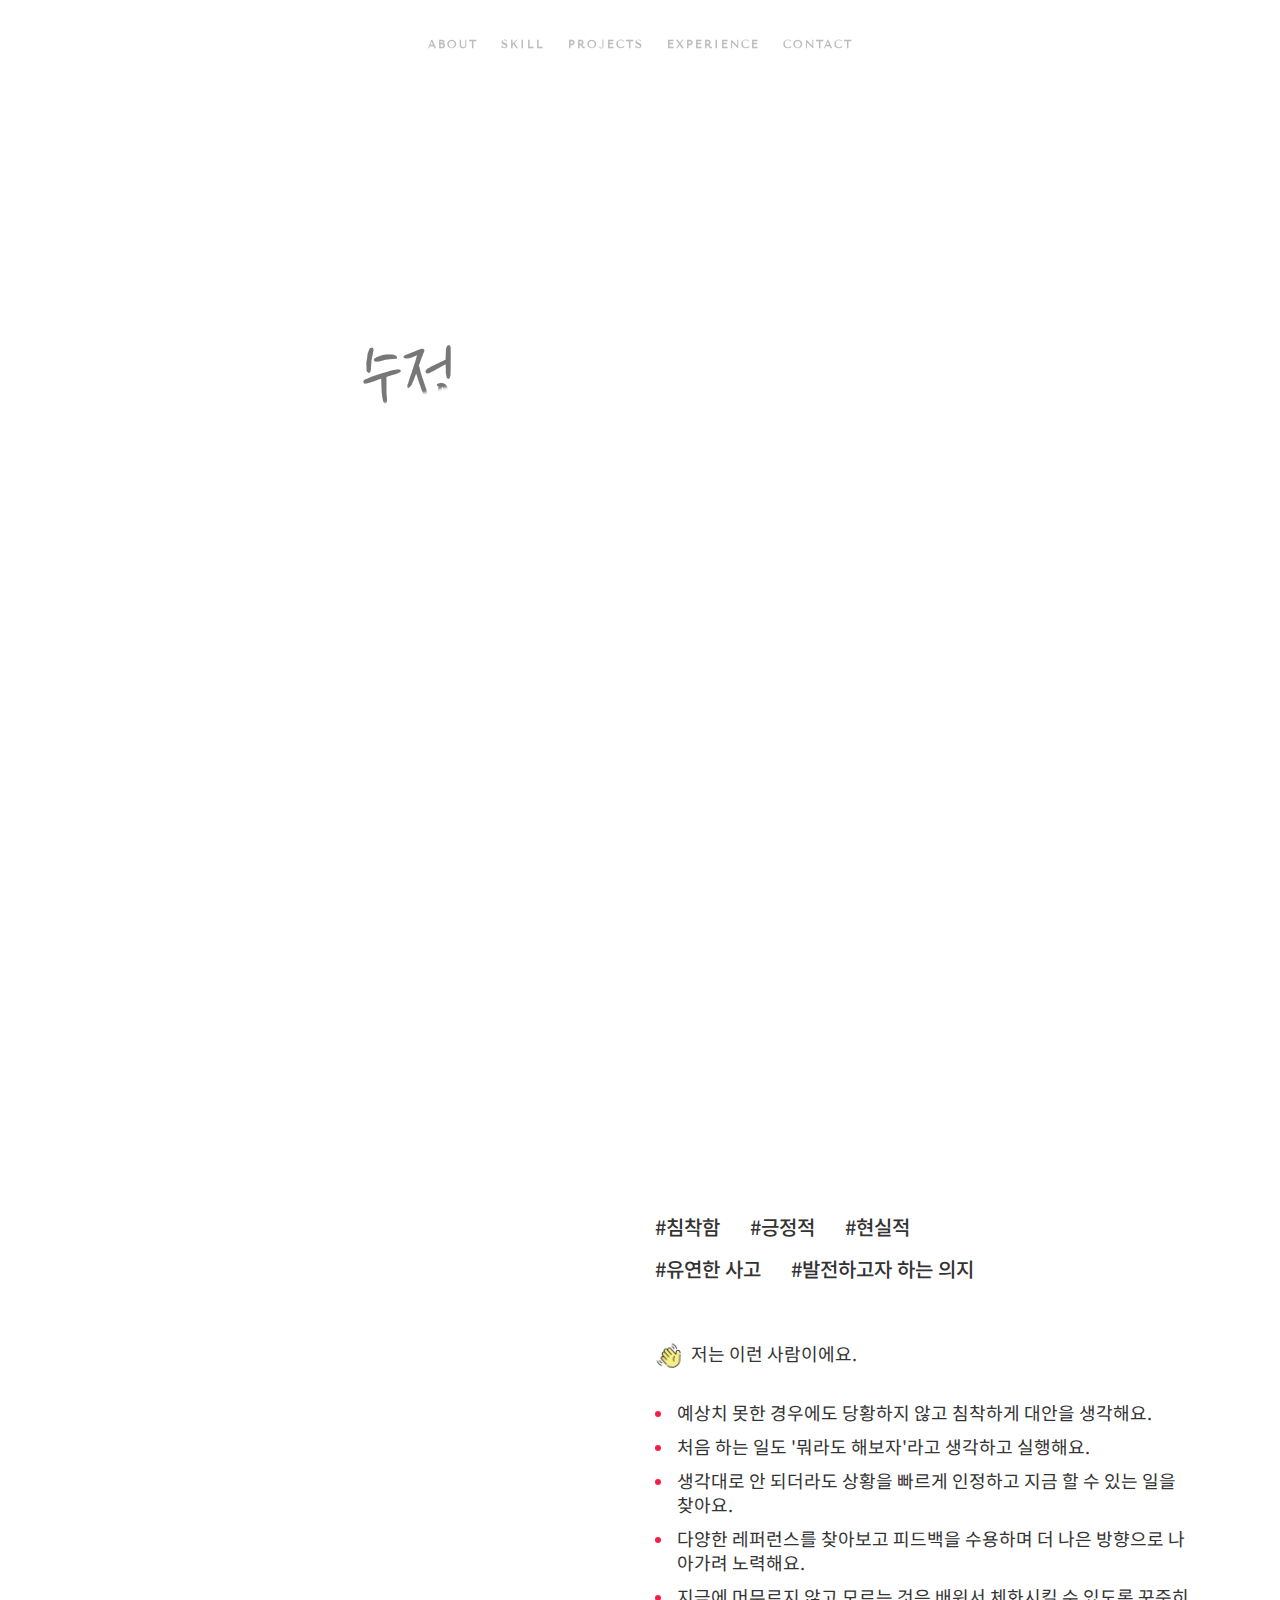
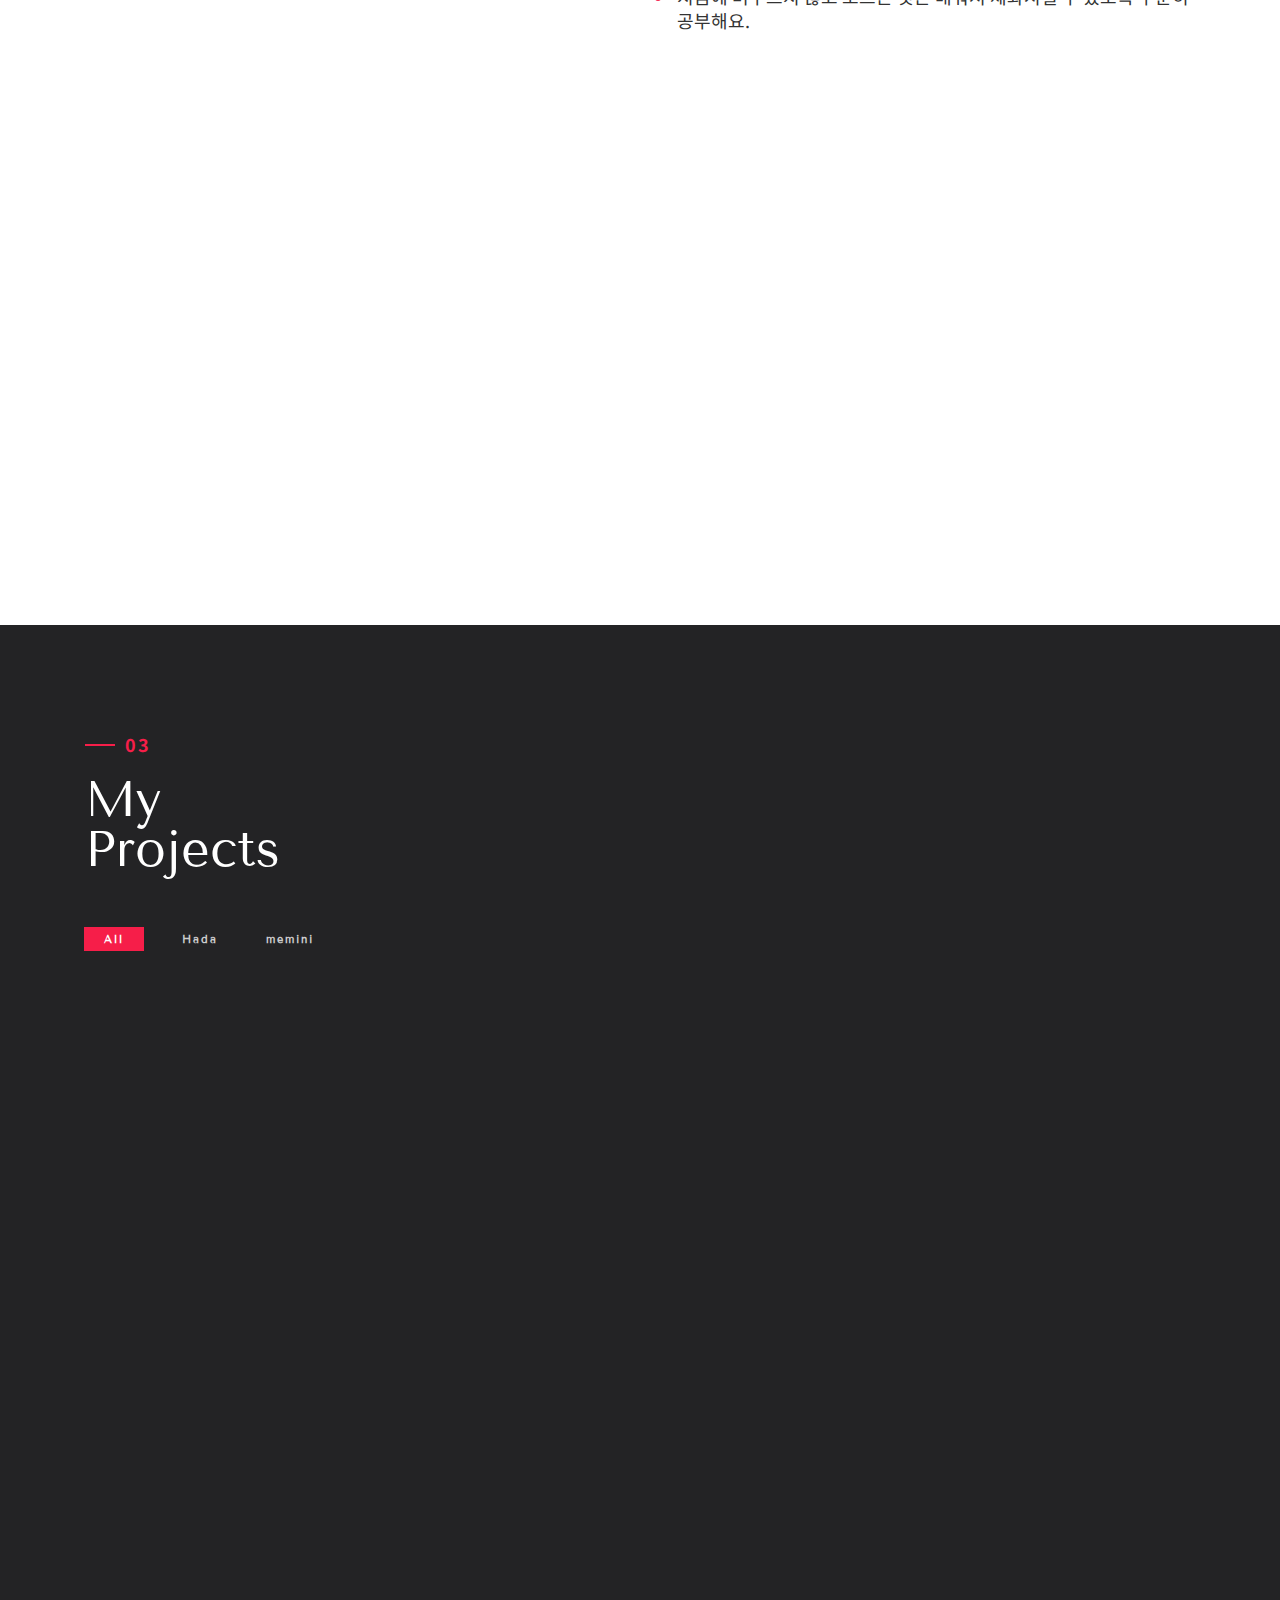
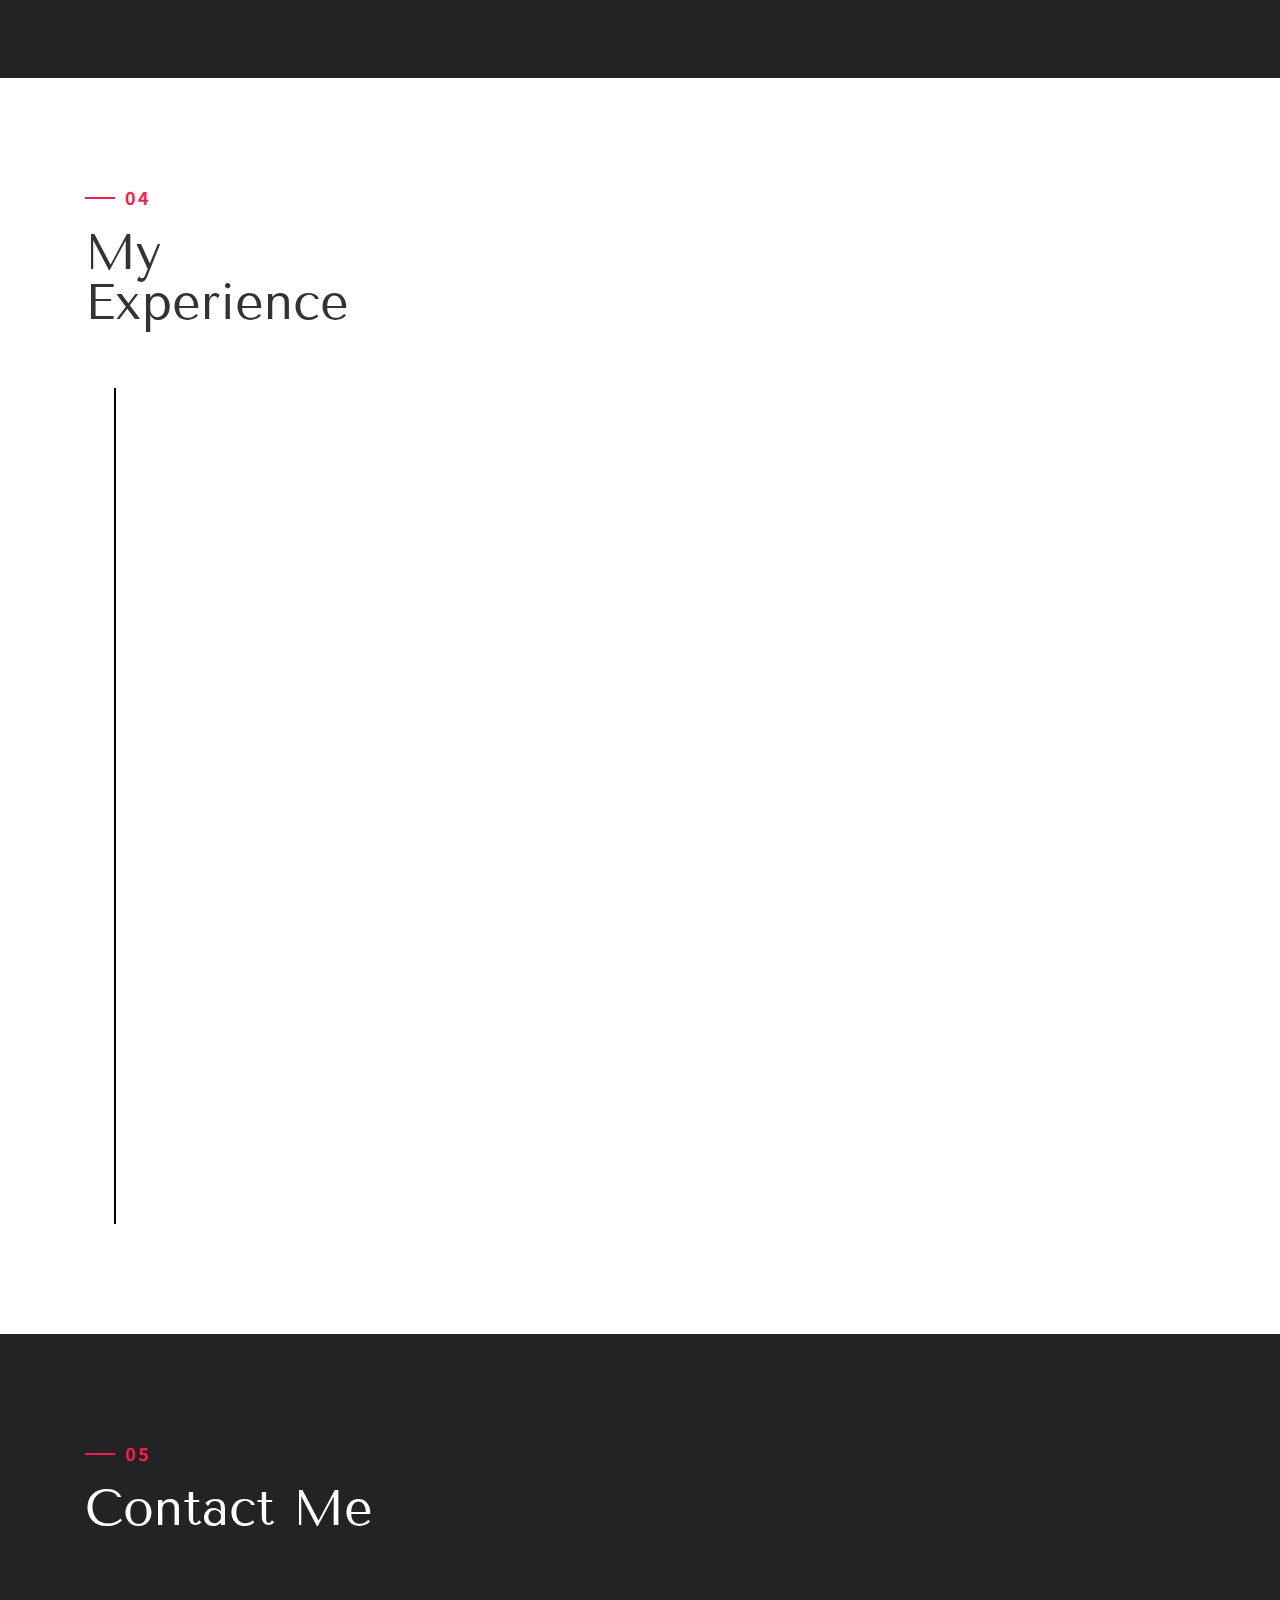
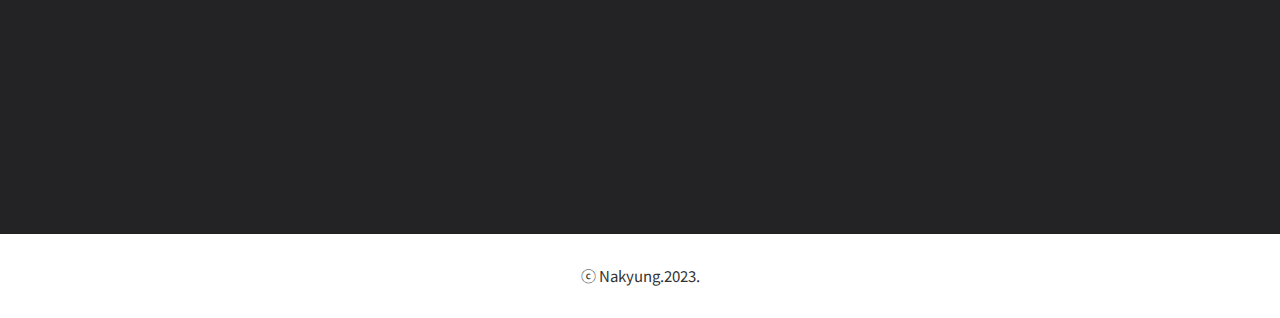
==== index.html @ 08303cad "Add files via upload" ====
<!DOCTYPE html>
<html lang="en">

<head>
    <meta charset="utf-8">
    <meta http-equiv="X-UA-Compatible" content="IE=edge">
    <meta name="viewport" content="width=device-width, initial-scale=1">
    <title>웹디자이너 김나경 포트폴리오</title>
    <link rel="icon" href="img/favicon.png" type="image/x-icon">

    <!-- Bootstrap -->
    <link href="css/bootstrap.min.css" rel="stylesheet">
    <link href="ionicons/css/ionicons.min.css" rel="stylesheet">
    <link href="css/animate.min.css" rel="stylesheet">
    <link href="css/aos.css" rel="stylesheet">
    <!-- main style -->
    <link href="css/style.css" rel="stylesheet">
    <!-- HTML5 shim and Respond.js for IE8 support of HTML5 elements and media queries -->
    <!-- WARNING: Respond.js doesn't work if you view the page via file:// -->
    <!--[if lt IE 9]>
      <script src="https://oss.maxcdn.com/html5shiv/3.7.3/html5shiv.min.js"></script>
      <script src="https://oss.maxcdn.com/respond/1.4.2/respond.min.js"></script>
    <![endif]-->
</head>

<body>

    <!-- Preloader -->
    <div id="preloader">
        <div id="status">

            <div class="preloader" aria-busy="true" aria-label="Loading, please wait." role="progressbar">
            </div>

        </div>
    </div>
    <!-- ./Preloader -->

    <!-- header -->
    <header class="navbar-fixed-top">
        <nav>
            <ul>
                <li><a href="#about">About</a></li>
                <li><a href="#skill">skill</a></li>
                <li><a href="#projects">projects</a></li>
                <li><a href="#experience">experience</a></li>
                <li><a href="#contact">contact</a></li>
            </ul>
        </nav>
    </header>
    <!-- ./header -->

    <!-- home -->
    <div class="section" id="home" data-stellar-background-ratio="0.5">
        <div class="container">
            <p>PORTFOLIO. 2023</p>
            <div class="disply-table">
                <div class="table-cell" data-aos="fade-up" data-aos-delay="0">
                    <!-- <h4>Ahmed Eissa</h4> -->

                    <h1><span><img src="./img/vd.gif" alt="수정"></span> 을 두려워하지 않는,<br />
                        발전하는 디자이너</h1>
                    <!-- <h5></h5> -->

                </div>
            </div>
        </div>
    </div>
    <!-- ./home -->

    <!-- about -->
    <div class="section" id="about">
        <div class="container">
            <div class="col-md-6" data-aos="fade-up">
                <h4>01</h4>
                <h1 class="size-50">About me</h1>
                <div class="h-50"></div>
                <div class="about-border" data-aos="fade-up" data-aos-delay=".5"></div>
                <img src="img/me.jpg" width="400" class="img-responsive" alt="me" align="left" data-aos="fade-right"
                    data-aos-delay="0" />
            </div>
            <div class="col-md-6 about-img-div">
                <ul class="tag">
                    <li>#침착함</li>
                    <li>#긍정적</li>
                    <li>#현실적</li> 
                </ul>
                <br>
                <ul class="tag2">
                    <li>#유연한 사고</li>
                    <li>#발전하고자 하는 의지</li>
                </ul>
                <br>
                <p><img src="./img/waving-hand.gif" alt="hello"> 저는 이런 사람이에요.</p>
                <ul class="me">
                    <li>예상치 못한 경우에도 당황하지 않고 침착하게 대안을 생각해요.</li>
                    <li>처음 하는 일도 '뭐라도 해보자'라고 생각하고 실행해요. </li>
                    <li>생각대로 안 되더라도 상황을 빠르게 인정하고 지금 할 수 있는 일을 찾아요.</li>
                    <li>다양한 레퍼런스를 찾아보고 피드백을 수용하며 더 나은 방향으로 나아가려 노력해요.</li>
                    <li>지금에 머무르지 않고 모르는 것은 배워서 체화시킬 수 있도록 꾸준히 공부해요.</li>
                </ul>
                <div class="h-50"></div> <img src="" width="230" alt="" />
                <div class="h-50"></div>

            </div>
        </div>
    </div>
    <!-- ./about -->

    <!-- skill -->
    <div class="section" id="skill">
        <div class="container">
            <div class="col-md-12" data-aos="fade-up">
                <h4>02</h4>
                <h1 class="size-50">Skill</h1>
                <div class="h-50"></div>
            </div>
            <div class="w20" data-aos="fade-up">
                <div class="chart" data-percent="90" data-aos="fade-up" data-aos-duration="1000">

                    <span class="title"> <br> <img src="./img/photoshop.png" alt="포토샵"><br> Photoshop
                        <br><b>90</b><i>%</i>
                    </span>

                </div>

            </div>
            <div class="w20" data-aos="fade-up">
                <div class="chart" data-percent="80" data-aos="fade-up" data-aos-duration="1000">

                    <span class="title"> <br><img src="./img/illustrator.png" alt="일러스트"><br>
                        Illustrator<br><b>80</b><i>%</i></span>
                </div>
            </div>
            <div class="w20" data-aos="fade-up">
                <div class="chart" data-percent="60" data-aos="fade-up" data-aos-duration="1000">

                    <span class="title"> <br><img src="./img/aftereffects.png" alt="애프터 이펙트"><br> After
                        Effects<br><b>60</b><i>%</i></span>
                </div>
            </div>
            <div class="w20" data-aos="fade-up">
                <div class="chart" data-percent="60" data-aos="fade-up" data-aos-duration="1000">

                    <span class="title"> <br><img src="./img/premiere.png" alt="프리미어 프로"><br> Premiere
                        Pro<br><b>60</b><i>%</i></span>
                </div>
            </div>
            <div class="w20" data-aos="fade-up">
                <div class="chart" data-percent="85" data-aos="fade-up" data-aos-duration="1000">
                    <span class="title"> <br> <img src="./img/coding.png" alt="코딩"><br>
                        HTML/CSS<br><b>85</b><i>%</i></span>
                </div>
            </div>
        </div>
    </div>
    <!-- ./skill -->

    <!-- projects -->
    <div class="section" id="projects">
        <div class="container">
            <div class="col-md-12">
                <h4>03</h4>
                <h1 class="size-50">My <br /> Projects</h1>
            </div>
            <!-- main container -->
            <div class="main-container portfolio-inner clearfix">
                <!-- portfolio div -->
                <div class="portfolio-div">
                    <div class="portfolio">
                        <!-- portfolio_filter -->
                        <div class="categories-grid wow fadeInLeft">
                            <nav class="categories">
                                <ul class="portfolio_filter">
                                    <li><a href="" class="active" data-filter="*">All</a></li>
                                    <li><a href="" data-filter=".brand1">Hada</a></li>
                                    <li><a href="" data-filter=".brand2">memini</a></li>
                                </ul>
                            </nav>
                        </div>
                        <!-- portfolio_filter -->

                        <!-- portfolio_container -->
                        <div class="no-padding portfolio_container clearfix" data-aos="fade-up">
                            <!-- single work -->
                            <div class="col-md-12 brand1">
                                <div class="col-md-4 col-sm-6">
                                    <div class="portfolio_item"> <img src="img/hada.jpg" alt="hada"
                                            class="img-responsive" />

                                    </div>
                                </div>

                                <div class="col-md-8 col-sm-6">
                                    <div class="portfolio_item">
                                        <div class="portfolio_item">
                                            <div class="portfolio-border clearfix">
                                                <div class="item_info">
                                                    <h3>Hada</h3>
                                                    <p>부산에 위치한 대형 북카페입니다. <br>
                                                        로고와 메인 웹 페이지, 굿즈 목업 작업을 진행하였습니다.</p>

                                                    <div class="project_btn_box">
                                                        <a href="./guide/Hada_bi.html" target="_blank"
                                                            class="project_btn">BI
                                                            Guide</a>
                                                        <a href="./Ebook/ebook.html" target="_blank" class="project_btn">BX
                                                            E-book</a>
                                                        <a href="./guide/Hada_web.html" target="_blank"
                                                            class="project_btn">Web Guide</a>
                                                        <a href="https://nakyung-project.github.io/hada/"
                                                            target="_blank" class="project_btn">Web Site</a>
                                                    </div>
                                                </div>
                                            </div>
                                        </div>
                                    </div>
                                </div>
                            </div>
                            <!-- end single work -->

                            <!-- single work -->
                            <div class="col-md-12 brand2">

                                <div class="col-md-4 col-sm-6">
                                    <div class="portfolio_item"> <img src="./img/memini2.jpg" alt="memini"
                                            class="img-responsive" />

                                    </div>
                                </div>

                                <div class="col-md-8 col-sm-6">
                                    <div class="portfolio_item">
                                        <div class="portfolio_item">
                                            <div class="portfolio-border clearfix">
                                                <div class="item_info memini">
                                                    <h3>memini</h3>
                                                    <p>고체향수 브랜드입니다. <br>
                                                        로고와 제품 목업, 상세페이지 작업을 진행하였습니다.
                                                    </p>
                                                    <!-- <p><a href="#" target="_blank">http://www.dothome.co.kr</a></p> -->
                                                    <div class="project_btn_box">
                                                        <a href="#" target="_blank" class="project_btn">상세페이지</a>

                                                    </div>
                                                </div>
                                            </div>
                                        </div>
                                    </div>
                                </div>
                            </div>
                            <!-- end single work -->

                        </div>
                        <!-- end portfolio_container -->
                    </div>
                    <!-- portfolio -->
                </div>
                <!-- end portfolio div -->
            </div>
            <!-- end main container -->
        </div>
    </div>
    <!-- ./projects -->

    <!-- experience  -->
    <div class="section" id="experience">
        <div class="container">
            <div class="col-md-12">
                <h4>04</h4>
                <h1 class="size-50">My <br /> Experience</h1>
                <div class="h-50"></div>
            </div>
            <div class="col-md-12">
                <ul class="timeline">
                    <li class="timeline-event" data-aos="fade-up">
                        <label class="timeline-event-icon"></label>
                        <div class="timeline-event-copy">
                            <p class="timeline-event-thumbnail">2017.03~2020.02.</p>
                            <h3>부산정보고등학교 졸업</h3>
                            <h4>세무회계과 졸업</h4>
                            <br><br>
                        </div>
                    </li>
                    <li class="timeline-event" data-aos="fade-up" data-aos-delay=".2">
                        <label class="timeline-event-icon"></label>
                        <div class="timeline-event-copy">
                            <p class="timeline-event-thumbnail">2022.02.~2022.06.</p>
                            <h3>황근수세무사사무소 근무</h3>
                            <h4>세무대리 업무 담당</h4>
                            <br>
                            <p>거래처의 세무대리 업무, 각종 세금 신고와 회계 관리를 수행하였습니다. </p>
                        </div>
                    </li>
                    <li class="timeline-event" data-aos="fade-up" data-aos-delay=".4">
                        <label class="timeline-event-icon"></label>
                        <div class="timeline-event-copy">
                            <p class="timeline-event-thumbnail">2022.11.~2023.03.</p>
                            <h3>나래디자인 웹디자인과정 수료</h3>
                            <h4>UIUX웹디자인 과정 수료</h4>
                                <br> 포토샵과 일러스트 등 기본적인 디자인 프로그램과 
                                <br>
                    영상편집, 코딩까지 웹디자인에 관한 전반적인 분야를 공부하였습니다.
                            </p>
                        </div>
                    </li>
                </ul>
            </div>
        </div>
    </div>
    <!-- ./experience -->

    <!-- contact -->
    <div class="section" id="contact">
        <div class="container">
            <div class="col-md-12">
                <h4>05</h4>
                <h1 class="size-50">Contact Me</h1>
                <div class="h-50"></div>
            </div>
            <div class="col-md-4" data-aos="fade-up">

                <i class="ion-ios-telephone-outline"></i>
                <h3>Phone Number</h3>
                <p>010 7793 8581</p>
            </div>
            <div class="col-md-4" data-aos="fade-up">
                <i class="ion-ios-home-outline"></i>
                <h3>Adress</h3>
                <p>부산광역시 북구 화명동</p>
            </div>
            <div class="col-md-4" data-aos="fade-up">
                <i class="ion-ios-email-outline"></i>
                <h3>Email</h3>
                <p>ks8582@naver.com</p>
            </div>
        </div>
    </div>
    <!-- ./contact -->

    <!-- footer -->
    <div class="section" id="footer">
        <div class="container">
            <div class="col-md-12">
                <p>ⓒ Nakyung.2023.</p>
            </div>
        </div>
    </div>
    <!-- ./contact -->

    <!-- jQuery -->
    <script src="js/jquery.js"></script>
    <!--  plugins  -->
    <script src="js/bootstrap.min.js"></script>
    <script src="js/plugins.js"></script>
    <script src="js/aos.js"></script>
    <script src="js/jquery.form.js"></script>
    <script src="js/jquery.validate.min.js"></script>
    <script src="js/jquery.easypiechart.min.js"></script><!--차트 제이쿼리 소스-->

    <!--  main script  -->
    <script src="js/custom.js"></script>
</body>

</html>
---- css/style.css ----
/*
* Resume template
* Created by : Ahmed Essa
* website : www.ahmedessa.net
*/


/* Table of Content
==================================================
	- Google fonts & font family -
	- typography -
	- General -
    - Preloader -
	- Header -
    - home section -
    - About section -
    - projects section -
    - Skill section -
    - experience section -
    - Contact section -
    - Responsive media queries -
*/


/* Google fonts & font family
==================================================*/

@import 'https://fonts.googleapis.com/css?family=Lato:100,100i,300,300i,400,400i,700,700i,900,900i|Open+Sans:300,300i,400,400i,600,600i,700,700i,800,800i|Playfair+Display:400,400i,700,700i,900,900i';
@import url("https://cdn.jsdelivr.net/gh/orioncactus/pretendard@v1.3.6/dist/web/static/pretendard.css");
@import url('https://fonts.googleapis.com/css2?family=Noto+Sans+KR:wght@100;300;400;500;700;900&display=swap');
@import url('https://fonts.googleapis.com/css2?family=Roboto:ital,wght@0,100;0,300;0,400;0,500;0,700;0,900;1,100;1,300;1,400;1,500;1,700;1,900&display=swap');
@import url('https://fonts.googleapis.com/css2?family=Tenor+Sans&display=swap');

@font-face {
    font-family: 'Cafe24Shiningstar';
    src: url('https://cdn.jsdelivr.net/gh/projectnoonnu/noonfonts_twelve@1.1/Cafe24Shiningstar.woff') format('woff');
    font-weight: normal;
    font-style: normal;
}

/*
font-family: 'Playfair Display', serif;
font-family: 'Lato', sans-serif;
font-family: 'Open Sans', sans-serif;
*/


/* typography
==================================================*/

h1 {
    /* font-family: 'Playfair Display', serif; */
    font-family: 'Noto Sans KR', sans-serif;
    font-size: 80px;
    line-height: 70px;
}

h4 {
    /* font-family: 'Lato', sans-serif; */
    font-family: 'Noto Sans KR', sans-serif;
    text-transform: capitalize;
    letter-spacing: 2px;
    position: relative;
    color: #f61e49;
    margin-left: 40px;
    font-weight: 700;
}

h4:before {
    position: absolute;
    width: 30px;
    left: -40px;
    content: "";
    display: block;
    height: 2px;
    background: #f61e49;
    top: 9px;
}


/* General
==================================================*/

body {
    font-family: 'Noto Sans KR', sans-serif;
    /* font-family: 'Open Sans', sans-serif; */
    font-size: 15px;
    line-height: 24px;
}

.size-50 {
    font-size: 50px;
    line-height: 50px
}

.h-50 {
    height: 50px;
}


/* preloader
==================================================*/

#preloader {
    position: fixed;
    top: 0;
    left: 0;
    right: 0;
    bottom: 0;
    background-color: #fff;
    z-index: 10000
}

#status,
.preloader {
    top: 50%;
    left: 50%;
    position: absolute
}

#status {
    width: 100px;
    height: 100px;
    background-repeat: no-repeat;
    background-position: center;
    margin: -50px 0 0 -50px
}

.preloader {
    height: 40px;
    width: 40px;
    margin-top: -20px;
    margin-left: -20px
}

.preloader:before {
    content: "";
    display: block;
    position: absolute;
    left: -1px;
    top: -1px;
    height: 100%;
    width: 100%;
    -webkit-animation: rotation 1s linear infinite;
    animation: rotation 1s linear infinite;
    border: 2px solid #425BB5;
    border-top: 2px solid transparent;
    border-radius: 100%
}

.preloader>.icon {
    position: absolute;
    top: 50%;
    left: 50%;
    height: 25px;
    width: 10.6px;
    margin-top: -12.5px;
    margin-left: -5.3px;
    -webkit-animation: wink 1s ease-in-out infinite alternate;
    animation: wink 1s ease-in-out infinite alternate
}

@media only screen and (min-width:768px) {
    .preloader {
        height: 60px;
        width: 60px;
        margin-top: -30px;
        margin-left: -30px
    }

    .preloader:before {
        left: -2px;
        top: -2px;
        border-width: 2px
    }

    .preloader>.icon {
        height: 37.5px;
        width: 15.9px;
        margin-top: -18.75px;
        margin-left: -7.95px
    }
}

@media only screen and (min-width:1200px) {
    .preloader {
        height: 60px;
        width: 60px;
        margin-top: -30px;
        margin-left: -30px
    }

    .preloader>.icon {
        height: 50px;
        width: 21.2px;
        margin-top: -25px;
        margin-left: -10.6px
    }
}

@-webkit-keyframes rotation {
    from {
        -webkit-transform: rotate(0);
        transform: rotate(0)
    }

    to {
        -webkit-transform: rotate(359deg);
        transform: rotate(359deg)
    }
}

@keyframes rotation {
    from {
        -webkit-transform: rotate(0);
        transform: rotate(0)
    }

    to {
        -webkit-transform: rotate(359deg);
        transform: rotate(359deg)
    }
}

@-webkit-keyframes wink {
    from {
        opacity: 0
    }

    to {
        opacity: 1
    }
}

@keyframes wink {
    from {
        opacity: 0
    }

    to {
        opacity: 1
    }
}


/* Header
==================================================*/

header {
    text-align: center;
    -webkit-transition: all .5s;
    transition: all .5s;
    height: 65px;
}

nav ul {
    display: inline-block;
    padding-left: 0;
    list-style: none;
    padding: 20px;
    margin-bottom: 0;
    -webkit-transition: all .5s;
    transition: all .5s;
}

nav li {
    display: inline-block;
    margin: 10px;
}

nav li a {
    text-transform: uppercase;
    letter-spacing: 2px;
    color: rgb(155, 155, 155);
    font-size: 11px;
    font-weight: bold;
    position: relative;
    font-family: 'Tenor Sans', sans-serif;
}

.bg-nav {
    background: #232325;
    border-bottom: 1px solid #f3f3f3
}

.bg-nav ul {
    padding: 10px 0;
}

a:focus {
    color: #f61e49;
    text-decoration: none;
}

a:hover {
    color: white;
    text-decoration: none;
}

nav ul li a::after {
    content: "";
    position: absolute;
    bottom: -3px;
    left: 0;
    background-color: white;
    width: 100%;
    height: 1.8px;
    transform: scaleX(0);
    transition: all 0.3s linear;
    transform-origin: left;
}

nav ul li a:hover::after {
    /* opacity: 0.5; */

    /* border-bottom: #e6243f 2px solid;
	padding-bottom: 2px; */
    transform: scaleX(1);

}

a.active {
    color: #f61e49;
}


/* home section
==================================================*/

#home {
    background: url(../img/blackccc.jpg);
    /*url(../img/home-bg-2.jpg)*/
    background-size: cover;
    height: 100vh;
    position: relative;
}

#home h1 {
    font-weight: 500;
    line-height: 102px;
    font-size: 68px;
    color: white;
    margin-bottom: 80px;
    padding-left: 15px;
    font-family: 'Noto Sans KR', 'sans-serif';


}

#home h1 b {
    font-family: 'Cafe24Shiningstar';
    font-weight: 400;
    font-size: 85px;
    /* border-bottom: 3px solid white; */

    color: #333;
}

#home h5 {
    border-top: 6px solid white;
    width: 50px;
    margin-left: 15px;
}

#home p {
    font-size: 20px;
    color: rgba(255, 255, 255, 0.8);
    padding-left: 15px;
    position: absolute;
    top: 53px;
    left: 25px;
    z-index: 2;
    transform: rotate(90deg);
    transform-origin: 0% 100%;
}

.table-cell {
    display: table-cell;
    vertical-align: middle;
}

.disply-table {
    display: table;
    height: 100vh;
    position: absolute;
    top: 50%;
    left: 50%;
    transform: translate(-50%, -50%);
}

/* about section
==================================================*/

#about {
    padding: 100px 0;
}

.tag li,
.tag2 li {
    float: left;
    padding-right: 30px;
}

.tag,
.tag2 {
    font-weight: 500;
    font-size: 20px;
    list-style: none;
    padding-left: 0;
}

.tag2 {
    padding: 8px 0 50px;
}

#about p {
    margin-bottom: 30px;
    font-size: 18px;
}

#about p img {
    padding-right: 5px;
}

.me {
    list-style: none;
    padding: 0;
    font-size: 18px;

}

.me li {
    margin-bottom: 10px;
    position: relative;
    padding-left: 22px;
}


.me li::before {
    display: inline-block;
    width: 6px;
    height: 6px;
    margin-bottom: 4px;
    margin-right: 10px;
    vertical-align: middle;
    background-color: #f61e49;
    content: "";
    border-radius: 50%;
    position: absolute;
    left: 0px;
    top: 11px;
}

.about-img-div {
    margin: 215px auto 0;
}
.img-responsive{
    float: none;
}
.about-border {
    position: absolute;
    /*border: 5px solid #f61e49;*/
    width: 400px;
    height: 500px;
    top: 200px;
    left: -30px;
    z-index: -1;
    background: rgb(243 232 255 / 40%);
}

.size-50 {
    font-family: 'Tenor Sans', sans-serif;
}


.tag li:hover, .tag2 li:hover{
    color: #f61e49;
    transition: all 0.3s;
}





/* skill section
==================================================*/
#skill {
    padding: 100px 0;
}

#skill b {
    color: #f61e49;
    font-size: 18pt;
    /* position: absolute;
    text-align: center;
    bottom: -10%;
    width: 100%; */
}

#skill i {
    color: #f61e49;

}

.w20 {
    width: 20%;
    float: left;
}

.chart {
    width: 100%;
    text-align: center;
    position: relative;
}

.chart span.title {
    position: absolute;
    display: block;
    width: 100%;
    text-align: center;
    top: 50%;
    transform: translateY(-50%);
}

.chart span.title b {
    font-size: 20px;
}


/* projects section
==================================================*/

#projects {
    padding: 100px 0;
    background: #232325;
    color: white;
}


.portfolio .categories-grid span {
    font-size: 30px;
    margin-bottom: 30px;
    display: inline-block;
}

.portfolio .categories-grid .categories ul li {
    list-style: none;
    margin: 20px 0;
}

.portfolio .categories-grid .categories ul li a {
    display: inline-block;
    color: #ccc;
    padding: 0 10px;
    margin: 0 14px;
    -webkit-transition: all .2s ease-in-out .2s;
    transition: all .2s ease-in-out .2s;
    text-transform: none;
}

.portfolio .categories-grid .categories ul li a:hover,
.portfolio .categories-grid .categories ul li a:focus {
    text-decoration: none;
}

.portfolio .categories-grid .categories ul li a.active {
    background-color: #f61e49;
    padding: 0px 20px;
    color: white;
    text-decoration: none;
}

.portfolio_filter {
    padding-left: 0;
}

.portfolio_item {
    position: relative;
    overflow: hidden;
    display: block;
    margin-bottom: 30px;
}

.portfolio_item .portfolio_item_hover {
    position: absolute;
    top: 0px;
    left: 0px;
    height: 100%;
    width: 100%;
    background-color: #425BB5;
    -webkit-transform: translateY(100%);
    transform: translateY(100%);
    opacity: 0;
    -webkit-transition: all .2s ease-in-out;
    transition: all .2s ease-in-out;
    color: #333;
}

.portfolio_item .portfolio_item_hover .item_info {
    text-align: center;
    position: absolute;
    top: 50%;
    left: 50%;
    -webkit-transform: translate(-50%, -50%);
    transform: translate(-50%, -50%);
    padding: 10px;
    width: 100%;
    font-weight: bold;
}

.portfolio_item .item_info p {
    margin-top: 30px;

}

.portfolio_item .portfolio_item_hover .item_info span {
    display: block;
    color: #fff;
    font-size: 18px;
    -webkit-transform: translateY(-100px);
    transform: translateY(-100px);
    -webkit-transition: all .3s ease-in-out .3s;
    transition: all .3s ease-in-out .3s;
    opacity: 0;
}

.portfolio_item .portfolio_item_hover .item_info em {
    font-style: normal;
    display: inline-block;
    background-color: #425BB5;
    padding: 5px 20px;
    color: #fff;
    margin-top: 10px;
    -webkit-transform: translateY(100px);
    transform: translateY(100px);
    -webkit-transition: all .3s ease-in-out .3s;
    transition: all .3s ease-in-out .3s;
    opacity: 0;
    font-size: 10px;
    letter-spacing: 2px;
}

.portfolio_item:hover .portfolio_item_hover {
    opacity: 1;
    -webkit-transform: translateX(0);
    transform: translateX(0);
}

.portfolio_item:hover .item_info em,
.portfolio_item:hover .item_info span {
    opacity: 1;
    -webkit-transform: translateX(0);
    transform: translateX(0);
}

.portfolio .categories-grid .categories ul li {
    float: left;
}

.portfolio .categories-grid .categories ul li a {
    padding: 0 10px;
    -webkit-transition: all .2s ease-in-out .2s;
    transition: all .2s ease-in-out .2s;
}

.portfolio_filter {
    padding-left: 0;
    display: inline-block;
    margin: 0 auto;
    text-align: center;
}

.portfolio-padding {
    padding: 50px 0;
}

.portfolio-inner {
    padding-bottom: 0 !important;
    padding-top: 55px;
}

.portfolio_container .col-md-12 {
    padding-left: 0;
    padding-right: 0;
}

.project_btn {
    display: inline-block;
    padding: 5px 20px;
    border: 1.5px solid #f61e49;
    color: #fff;
    position: relative;
    z-index: 2;
    margin-left: 6px;
}

.project_btn::after {
    content: "";
    width: 0%;
    height: 100%;
    top: 0;
    position: absolute;
    left: 0;
    transition: all 0.4s;
    background: #f61e49;
    z-index: -1;
}


.project_btn:hover::after {
    width: 100%;
}

.project_btn_box {
    text-align: left;
    padding-top: 60px;
}


/* experience section
==================================================*/

#experience {
    padding: 100px 0;
}

.experience-row {
    padding: 20px 0;
    border-bottom: 1px solid #ddd;
}

.experience-row h3 {
    font-family: 'Lato', sans-serif;
    text-transform: capitalize;
    letter-spacing: 2px;
    color: #425BB5;
    font-size: 16px;
    font-weight: bold
}

.experience-row p {
    color: #888;
    margin-top: 20px;
    font-size: 15px;
}

.experience-row .date {
    color: #000;
    font-size: 17px;
}

.timeline {
    padding-left: 0;
    list-style: none;
    position: relative;
}

.timeline:before {
    background-color: black;
    content: '';
    margin-left: -1px;
    position: absolute;
    top: 0;
    left: 2em;
    width: 2px;
    height: 100%;
}

.timeline-event {
    position: relative;
}

.timeline-event:hover .timeline-event-icon {
    -webkit-transform: rotate(-45deg);
    transform: rotate(-45deg);
    background-color: #f3f3f3;
    outline-color: #f61e49;
}

.timeline-event:hover .timeline-event-thumbnail {
    box-shadow: inset 40em 0 0 0 #f61e49;
}

.timeline-event-copy {
    padding: 2em;
    position: relative;
    top: -1.875em;
    left: 4em;
    width: calc(100% - 2em);
}

.timeline-event-copy h3 {
    font-size: 1.75em;
}

.timeline-event-copy h4 {
    font-size: 1.2em;
    margin-bottom: 1.2em;
}

.timeline-event-copy strong {
    font-weight: 700;
}

.timeline-event-copy p:not(.timeline-event-thumbnail) {
    padding-bottom: 1.2em;
}

.timeline-event-icon {
    -webkit-transition: -webkit-transform 0.2s ease-in;
    transition: -webkit-transform 0.2s ease-in;
    transition: transform 0.2s ease-in;
    transition: transform 0.2s ease-in, -webkit-transform 0.2s ease-in;
    -webkit-transform: rotate(45deg);
    transform: rotate(45deg);
    background-color: #f61e49;
    outline: 10px solid #f3f3f3;
    display: block;
    margin: 0.5em 0.5em 0.5em -0.5em;
    position: absolute;
    top: 0;
    left: 2em;
    width: 1em;
    height: 1em;
}

.timeline-event-thumbnail {
    -moz-transition: box-shadow 0.5s ease-in 0.1s;
    -o-transition: box-shadow 0.5s ease-in 0.1s;
    -webkit-transition: box-shadow 0.5s ease-in;
    -webkit-transition-delay: 0.1s;
    -webkit-transition: box-shadow 0.5s ease-in 0.1s;
    transition: box-shadow 0.5s ease-in 0.1s;
    color: white;
    font-size: 12px;
    font-weight: bold;
    background-color: black;
    box-shadow: inset 0 0 0 0em #f61e49;
    display: inline-block;
    margin-bottom: 1.2em;
    padding: 0.25em 1em 0.2em 1em;
}


/* contact
==================================================*/

#contact {
    padding: 100px 0;
    background: #232325;
    color: white;
}

#contact-form input,
#contact-form textarea {
    height: 50px;
    margin-bottom: 10px;
    border-radius: 0;
}

#contact-form label {
    display: block;
    margin-bottom: .2em;
    font-size: 13px;
    line-height: 13px;
    font-size: 1.3rem;
    line-height: 1.3rem;
    color: #000;
}

#contact-form label.error {
    margin-top: 10px;
    margin-bottom: 1em;
    font-size: 12px;
    line-height: 12px;
    font-size: 1.2rem;
    line-height: 1.2rem;
    color: #D33E43;
    margin-left: 10px
}

#contact .col-md-4 {
    text-align: center;
}

#contact i {
    font-size: 50px;
}
#contact .col-md-4 p{
    position: relative;
    display: inline-block;
}
#contact .col-md-4 p::after{
	content: "";
	position: absolute;
	bottom: -4px;
	left: 0;
	background-color: #f61e49;
	width: 100%;
	height: 1.5px;
	transform: scaleX(0);
	transition: all 0.3s linear;
	transform-origin: left;
}
#contact .col-md-4:hover p::after{
    transform: scaleX(1);
}

/* footer
==================================================*/

#footer {
    padding: 30px 0;
}

#footer p {
    margin-bottom: 0;
    text-align: center;
}


/* Responsive media queries
==================================================*/
@media (max-width: 1425px) {

    #home,
    .disply-table {
        margin-left: 0;
    }

    #home h1 {
        font-size: 58px;
    }
}

@media (max-width: 1256px) {
    #home h1 {
        min-width: 500px;
        font-size: 48px;
    }
    #home h1 img{
        width: 106px;
    }
    #home h1 b {
        font-size: 70px;
    }

    .w20 {
        width: 50%;
    }
}
@media (max-width: 1200px){
    .project_btn_box{
        padding-top: 18px;
    }
}
@media (max-width: 1090px) {
    #home h1 {
        min-width: 500px;
        font-size: 43px;
        
    }
    #home h1 img{
        width: 100px;
    }
    #home h1 b {
        font-size: 65px;
    }
}

@media (max-width: 991px) {
    .portfolio .categories-grid .categories ul li a {
        padding: 0 2px;
    }

    .project_btn {
        margin: 2px;
    }
    #projects h3{
        margin-top: 0;
    }
    #projects .item_info p{
        margin-top: 25px;
    }
    .memini .project_btn{
        margin-top:65px;
    }
}

@media (max-width: 768px) {
    .timeline-event-copy {
        width: 90%;
        left: 2em;
    }
    .about-img-div {
        margin: 80px auto 0;
    }
    .memini .project_btn{
        margin-top:0;
    }
}
@media (max-width: 610px) {
    #home h1 {
        min-width: 320px;
        font-size: 38px;
        background-size: 93px;
    }

    #home h1 b {
        font-size: 60px;
    }

}
@media (max-width: 500px) {
    h1 {
        font-size: 50px;
        line-height: 50px;
    }

    #home,
    .disply-table {
        height: 600px;
    }

    .about-border {
        width: 265px;
    }

    .portfolio .categories-grid .categories ul li {
        list-style: none;
        margin: 10px 0;
    }

    .w20 {
        width: 100%;
    }
    .about-border {
        display: none;
    }
}

@media (max-width: 425px) {
    nav ul {
        padding: 20px 0;
    }

    nav li {
        margin: 6px;
    }

    nav li a {
        font-size: 10px;
    }
   
}

@media (max-width: 374px) {
    nav ul {
        width: 100%;
    }

    nav {
        display: none;
    }

    
}

@media (max-width: 320px) {
    header {
        height: auto;
    }
}
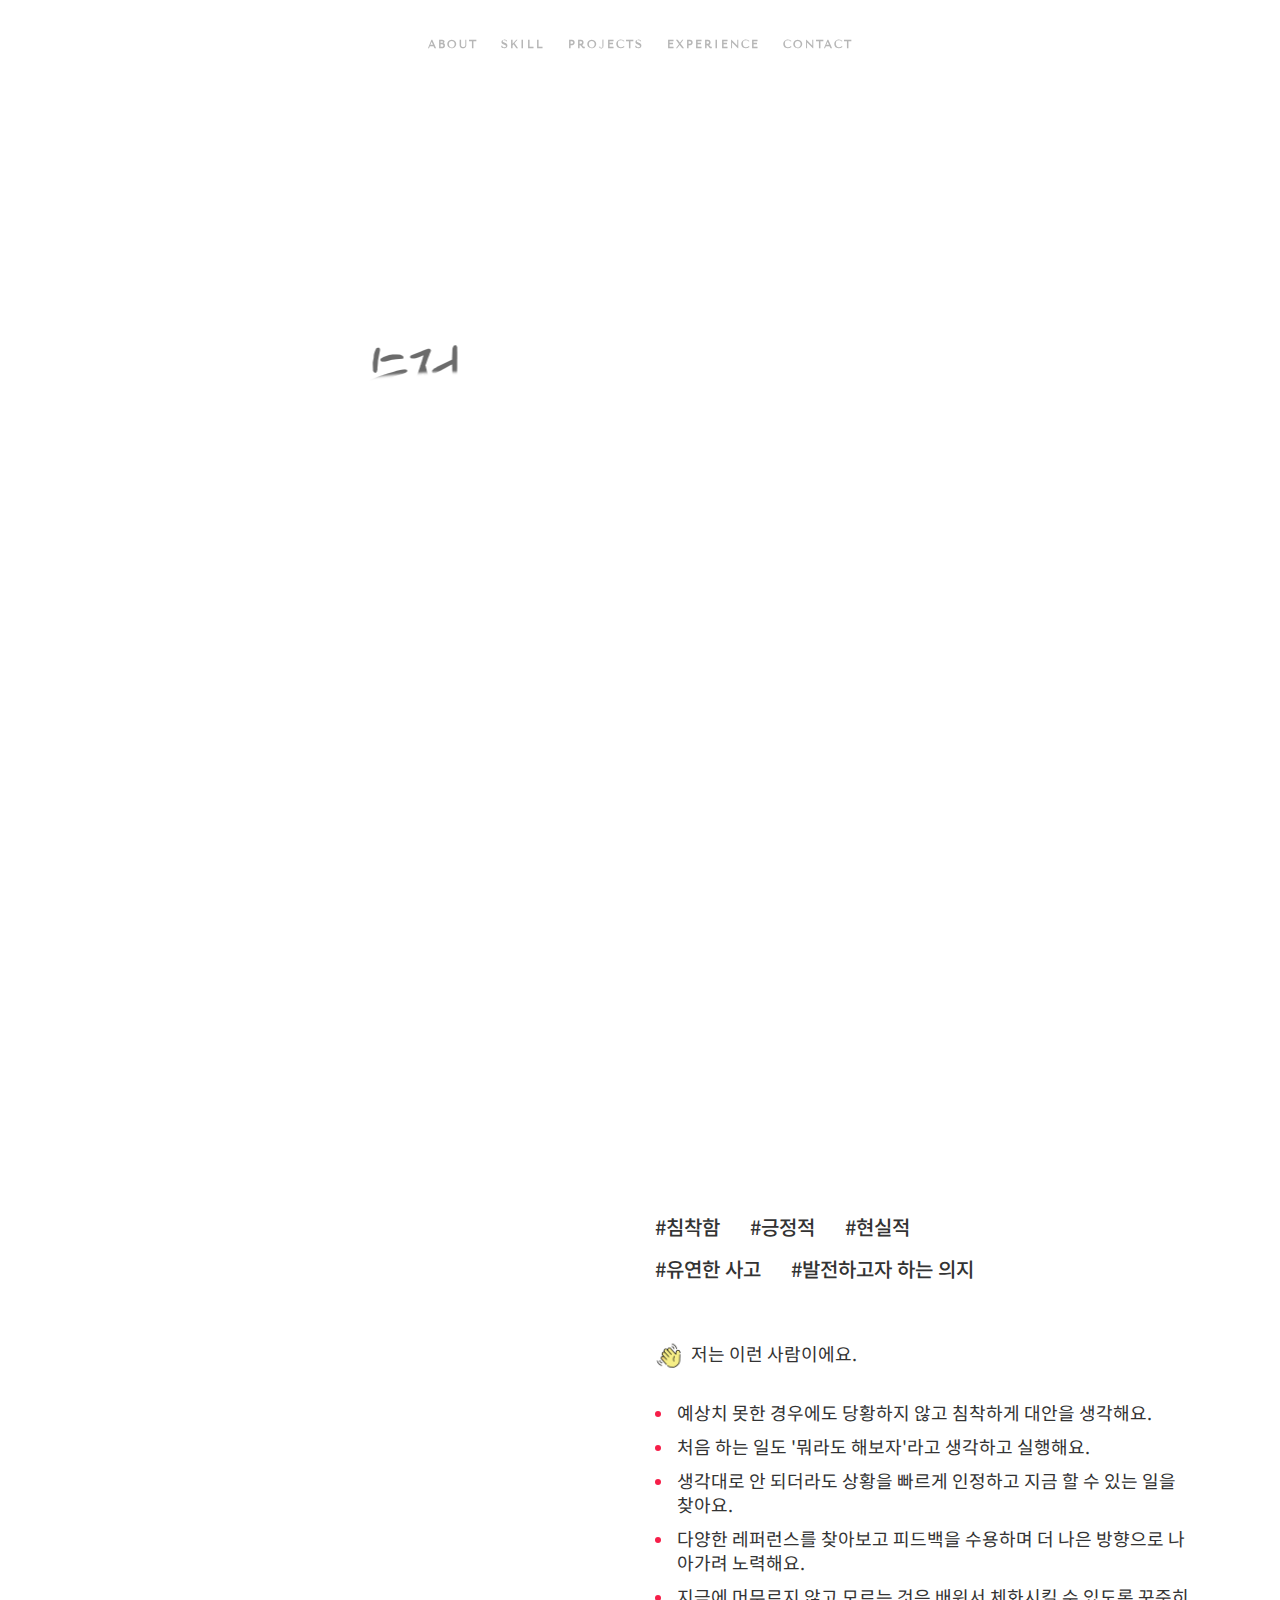
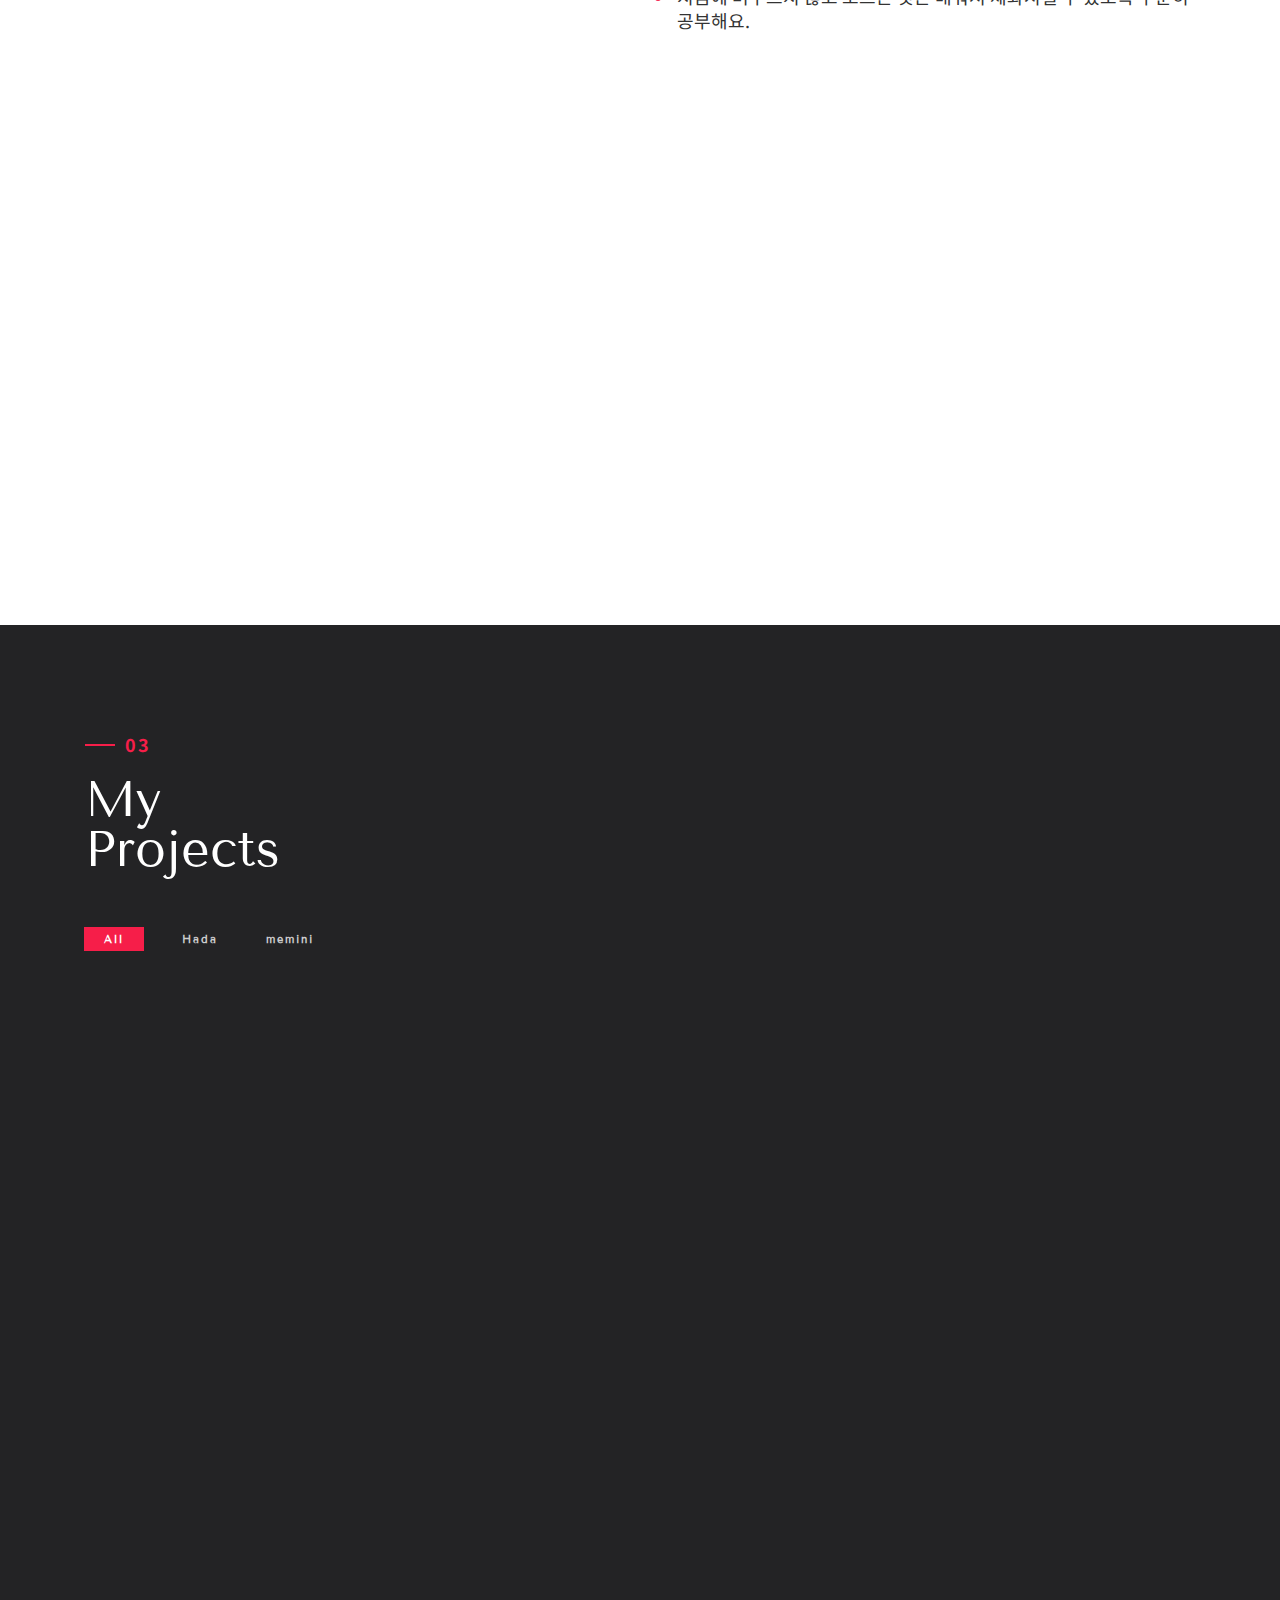
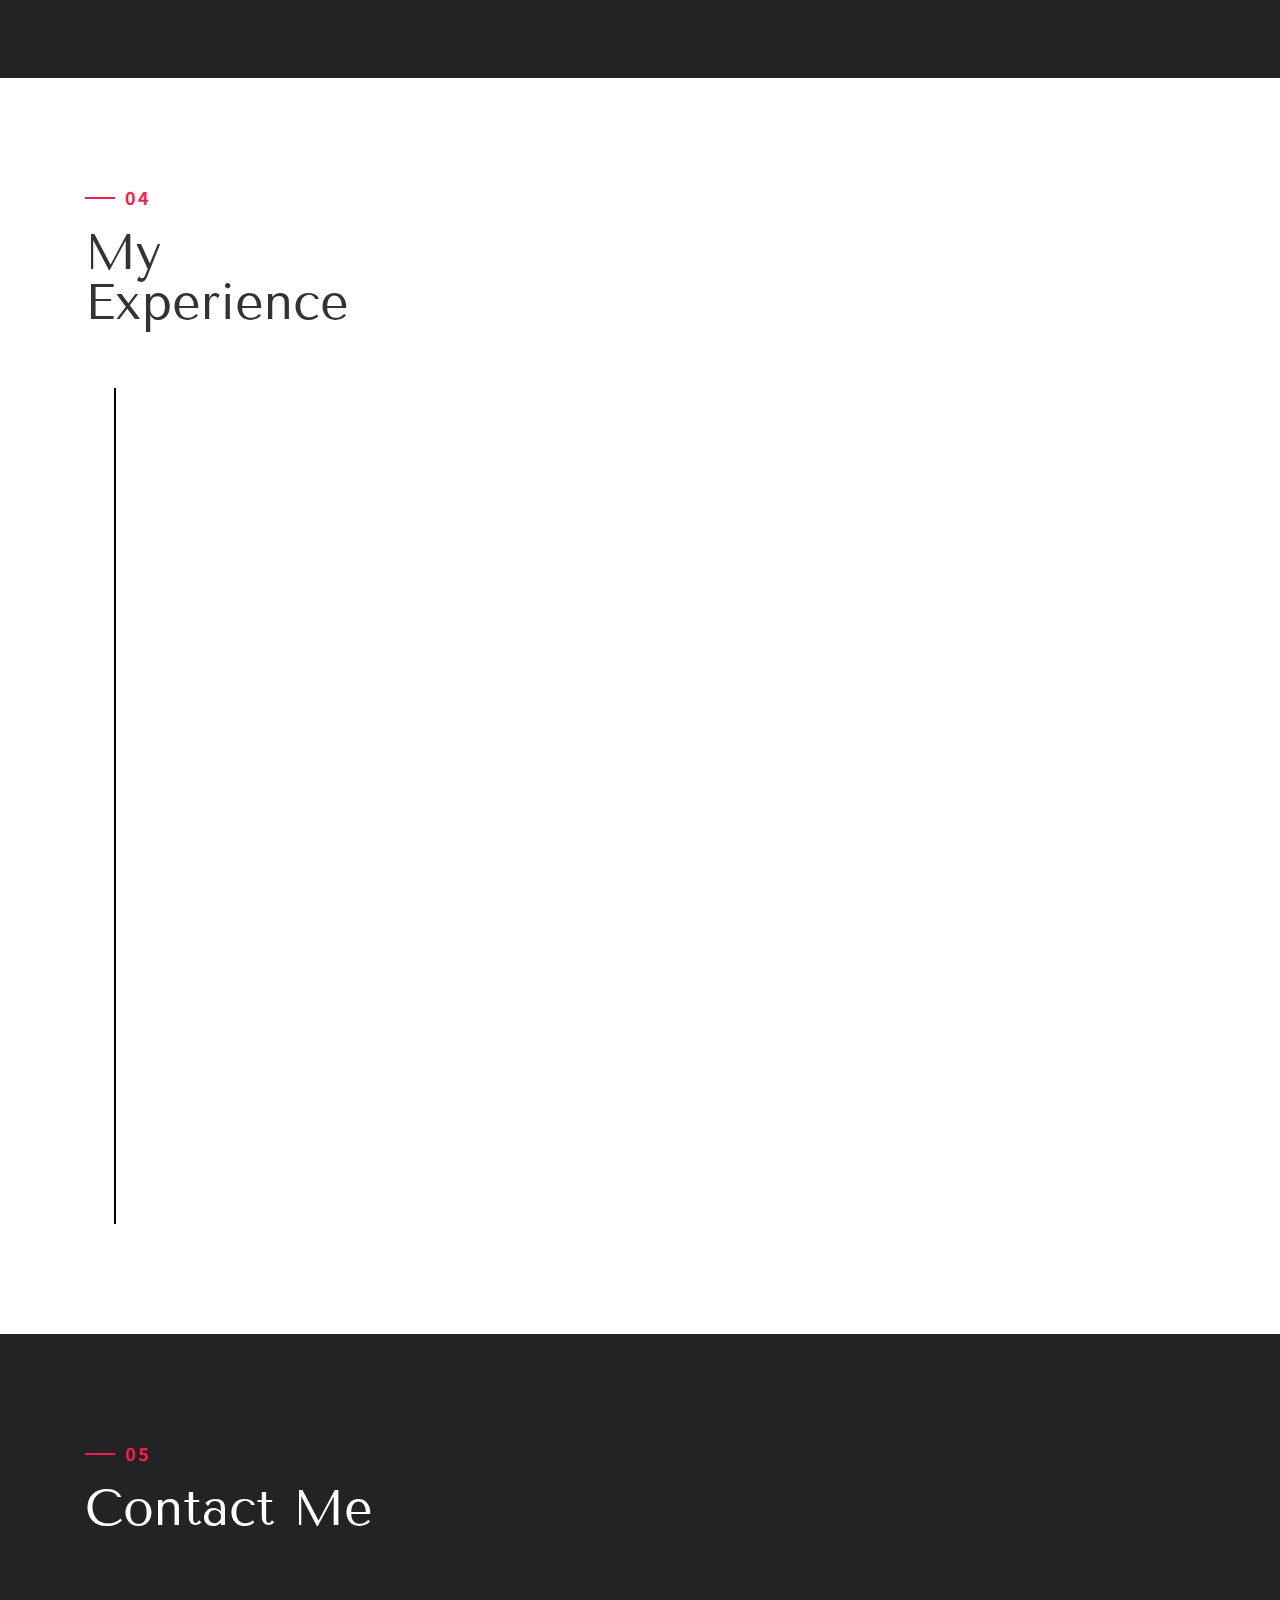
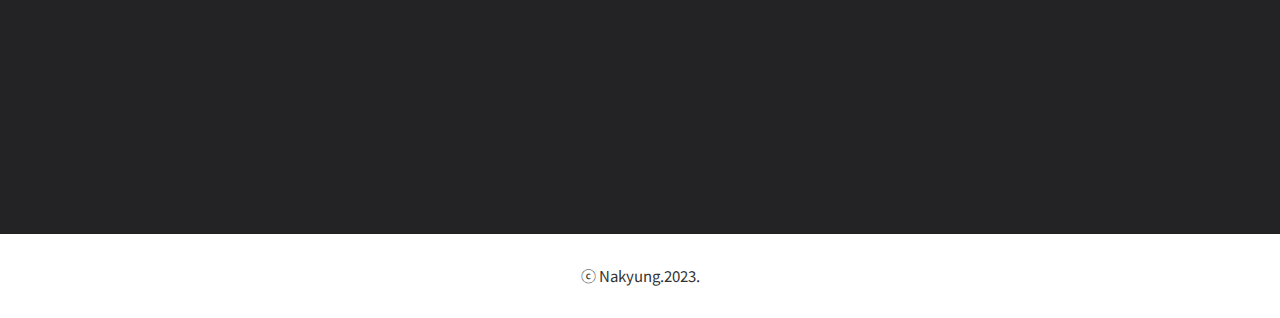
==== commit 44f306f8: "Add files via upload" ====
--- a/index.html
+++ b/index.html
@@ -58,7 +58,7 @@
                 <div class="table-cell" data-aos="fade-up" data-aos-delay="0">
                     <!-- <h4>Ahmed Eissa</h4> -->
 
-                    <h1><span><img src="./img/vd.gif" alt="수정"></span> 을 두려워하지 않는,<br />
+                    <h1><span><img src="./img/vd.gif" alt="수정">을</span>  두려워하지 않는,<br />
                         발전하는 디자이너</h1>
                     <!-- <h5></h5> -->
 
@@ -240,7 +240,7 @@
                                                     </p>
                                                     <!-- <p><a href="#" target="_blank">http://www.dothome.co.kr</a></p> -->
                                                     <div class="project_btn_box">
-                                                        <a href="#" target="_blank" class="project_btn">상세페이지</a>
+                                                        <a href="https://nakyung-project.github.io/memini_perfume/" target="_blank" class="project_btn">상세페이지</a>
 
                                                     </div>
                                                 </div>
--- a/css/style.css
+++ b/css/style.css
@@ -343,17 +343,6 @@
     margin-bottom: 80px;
     padding-left: 15px;
     font-family: 'Noto Sans KR', 'sans-serif';
-
-
-}
-
-#home h1 b {
-    font-family: 'Cafe24Shiningstar';
-    font-weight: 400;
-    font-size: 85px;
-    /* border-bottom: 3px solid white; */
-
-    color: #333;
 }
 
 #home h5 {
@@ -454,9 +443,11 @@
 .about-img-div {
     margin: 215px auto 0;
 }
-.img-responsive{
+
+.img-responsive {
     float: none;
 }
+
 .about-border {
     position: absolute;
     /*border: 5px solid #f61e49;*/
@@ -473,7 +464,8 @@
 }
 
 
-.tag li:hover, .tag2 li:hover{
+.tag li:hover,
+.tag2 li:hover {
     color: #f61e49;
     transition: all 0.3s;
 }
@@ -886,23 +878,26 @@
 #contact i {
     font-size: 50px;
 }
-#contact .col-md-4 p{
+
+#contact .col-md-4 p {
     position: relative;
     display: inline-block;
 }
-#contact .col-md-4 p::after{
-	content: "";
-	position: absolute;
-	bottom: -4px;
-	left: 0;
-	background-color: #f61e49;
-	width: 100%;
-	height: 1.5px;
-	transform: scaleX(0);
-	transition: all 0.3s linear;
-	transform-origin: left;
-}
-#contact .col-md-4:hover p::after{
+
+#contact .col-md-4 p::after {
+    content: "";
+    position: absolute;
+    bottom: -4px;
+    left: 0;
+    background-color: #f61e49;
+    width: 100%;
+    height: 1.5px;
+    transform: scaleX(0);
+    transition: all 0.3s linear;
+    transform-origin: left;
+}
+
+#contact .col-md-4:hover p::after {
     transform: scaleX(1);
 }
 
@@ -938,33 +933,32 @@
         min-width: 500px;
         font-size: 48px;
     }
-    #home h1 img{
-        width: 106px;
-    }
-    #home h1 b {
-        font-size: 70px;
-    }
+
+    #home h1 img {
+        width: 98px;
+    }
+
 
     .w20 {
         width: 50%;
     }
 }
-@media (max-width: 1200px){
-    .project_btn_box{
+
+@media (max-width: 1200px) {
+    .project_btn_box {
         padding-top: 18px;
     }
 }
+
 @media (max-width: 1090px) {
     #home h1 {
         min-width: 500px;
         font-size: 43px;
-        
-    }
-    #home h1 img{
-        width: 100px;
-    }
-    #home h1 b {
-        font-size: 65px;
+
+    }
+
+    #home h1 img {
+        width: 93px;
     }
 }
 
@@ -976,14 +970,17 @@
     .project_btn {
         margin: 2px;
     }
-    #projects h3{
+
+    #projects h3 {
         margin-top: 0;
     }
-    #projects .item_info p{
+
+    #projects .item_info p {
         margin-top: 25px;
     }
-    .memini .project_btn{
-        margin-top:65px;
+
+    .memini .project_btn {
+        margin-top: 65px;
     }
 }
 
@@ -992,25 +989,35 @@
         width: 90%;
         left: 2em;
     }
+
     .about-img-div {
         margin: 80px auto 0;
     }
-    .memini .project_btn{
-        margin-top:0;
-    }
-}
-@media (max-width: 610px) {
+
+    .memini .project_btn {
+        margin-top: 0;
+    }
+}
+
+@media (max-width: 612px) {
     #home h1 {
         min-width: 320px;
         font-size: 38px;
-        background-size: 93px;
-    }
-
-    #home h1 b {
-        font-size: 60px;
-    }
-
-}
+
+    }
+
+    #home h1 img {
+        width: 83px;
+    }
+
+    #home h1 span {
+        display: block;
+    }
+
+
+
+}
+
 @media (max-width: 500px) {
     h1 {
         font-size: 50px;
@@ -1034,6 +1041,7 @@
     .w20 {
         width: 100%;
     }
+
     .about-border {
         display: none;
     }
@@ -1051,7 +1059,14 @@
     nav li a {
         font-size: 10px;
     }
-   
+
+    #home p {
+        transform: rotate(0deg);
+        
+        position: absolute;
+        top: 80%;
+    }
+
 }
 
 @media (max-width: 374px) {
@@ -1062,8 +1077,10 @@
     nav {
         display: none;
     }
-
-    
+    #home p{
+
+    }
+
 }
 
 @media (max-width: 320px) {
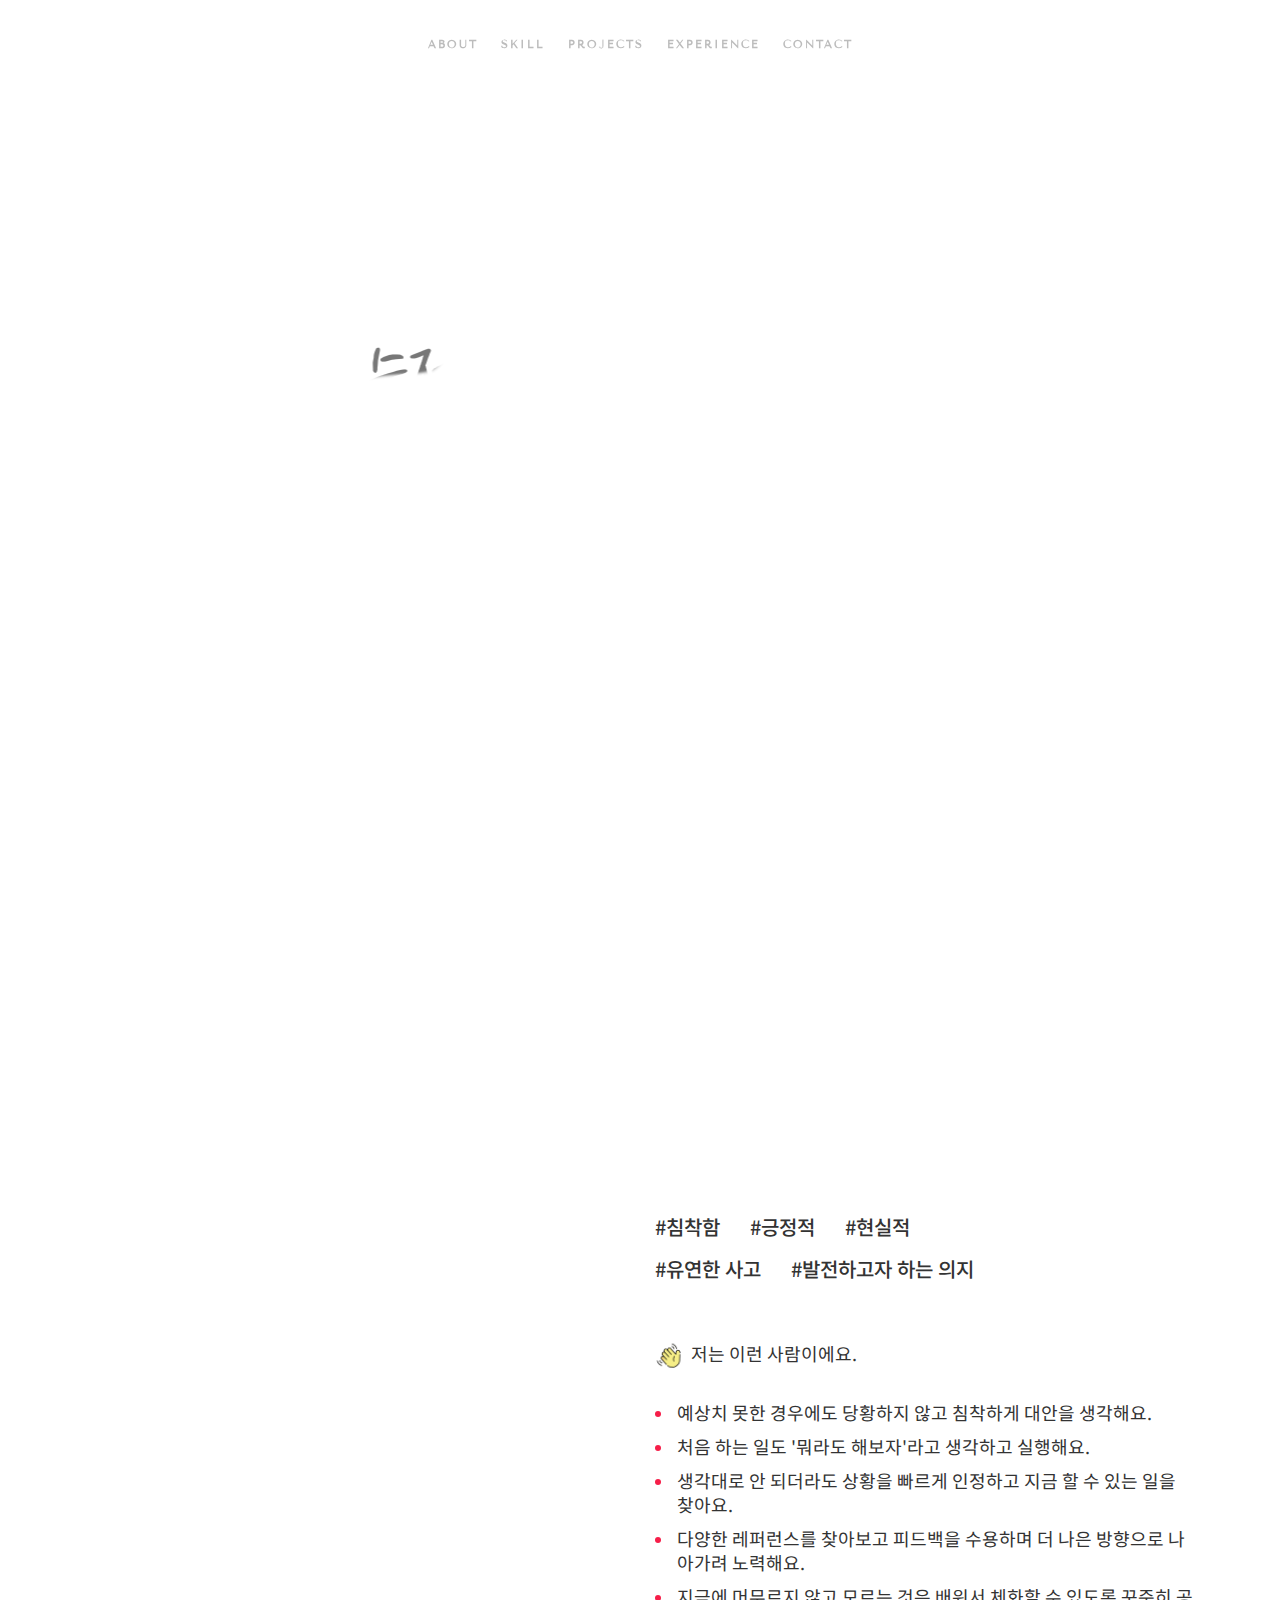
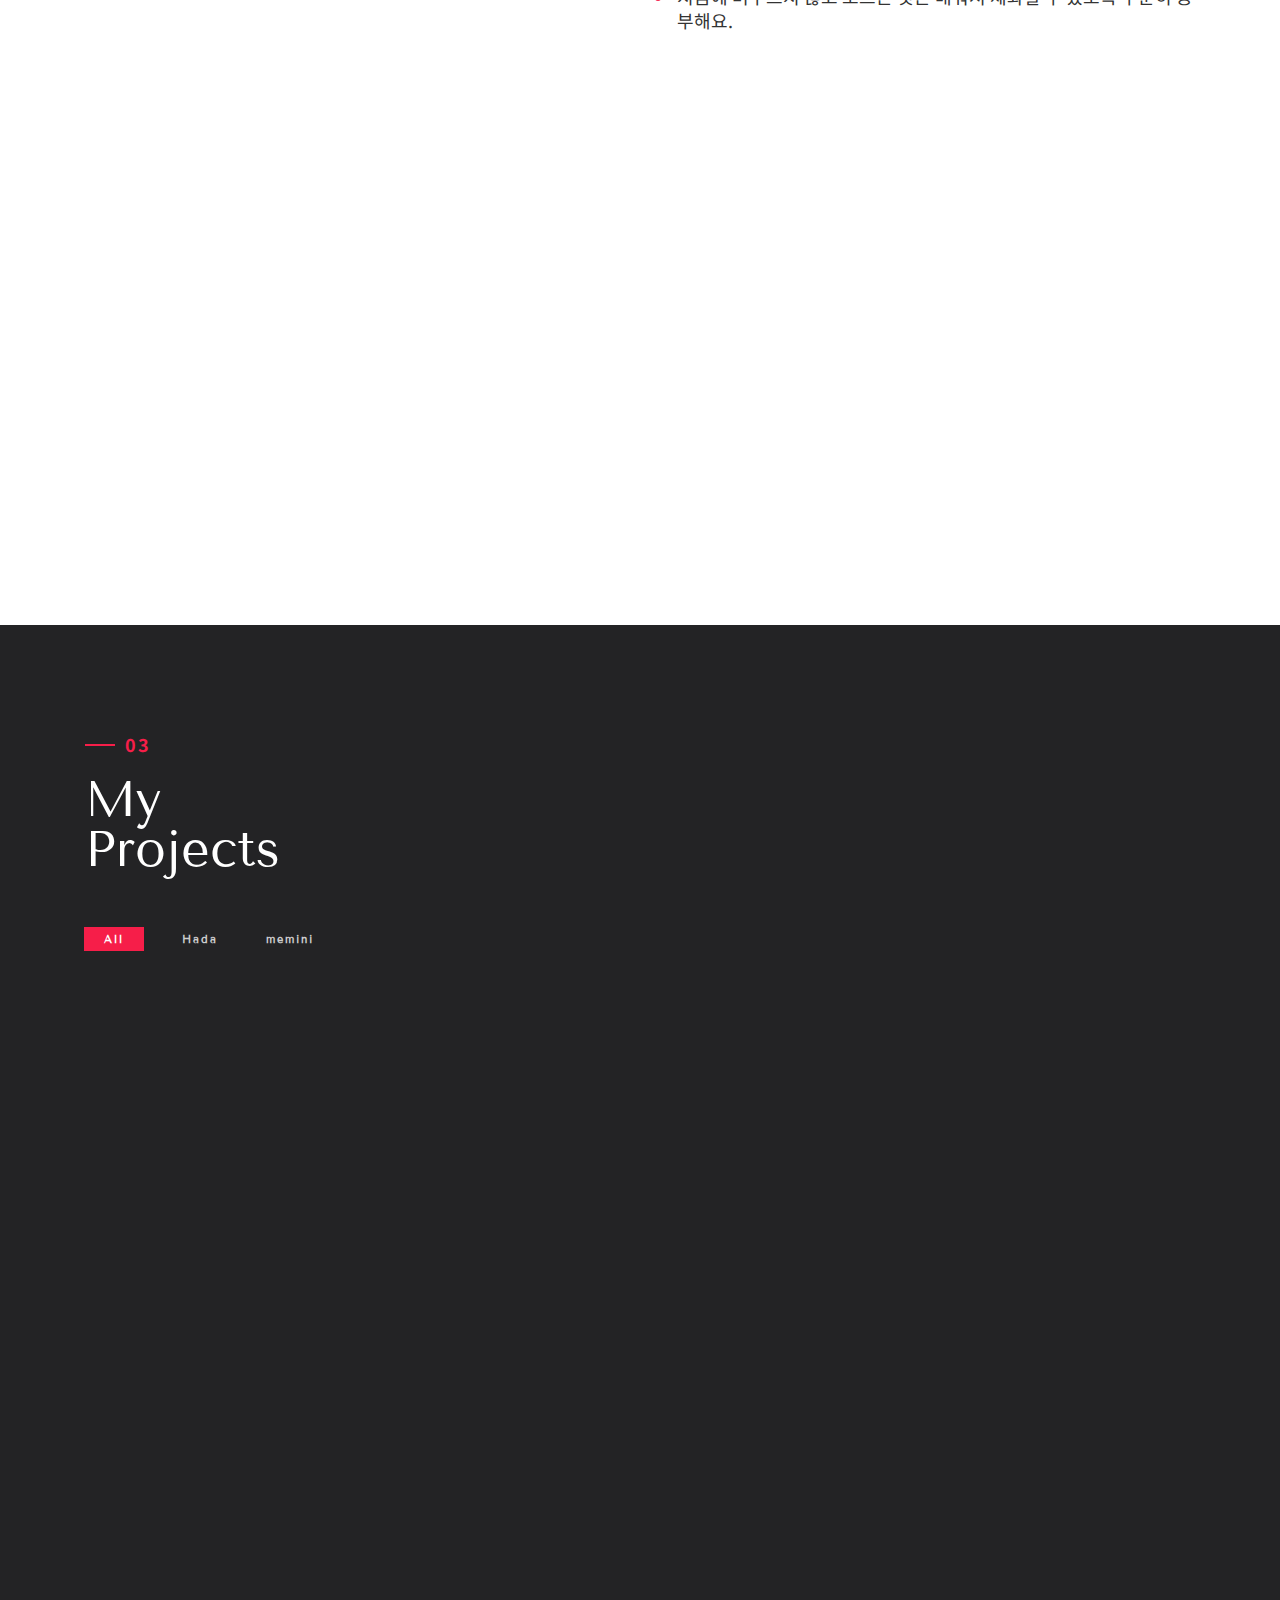
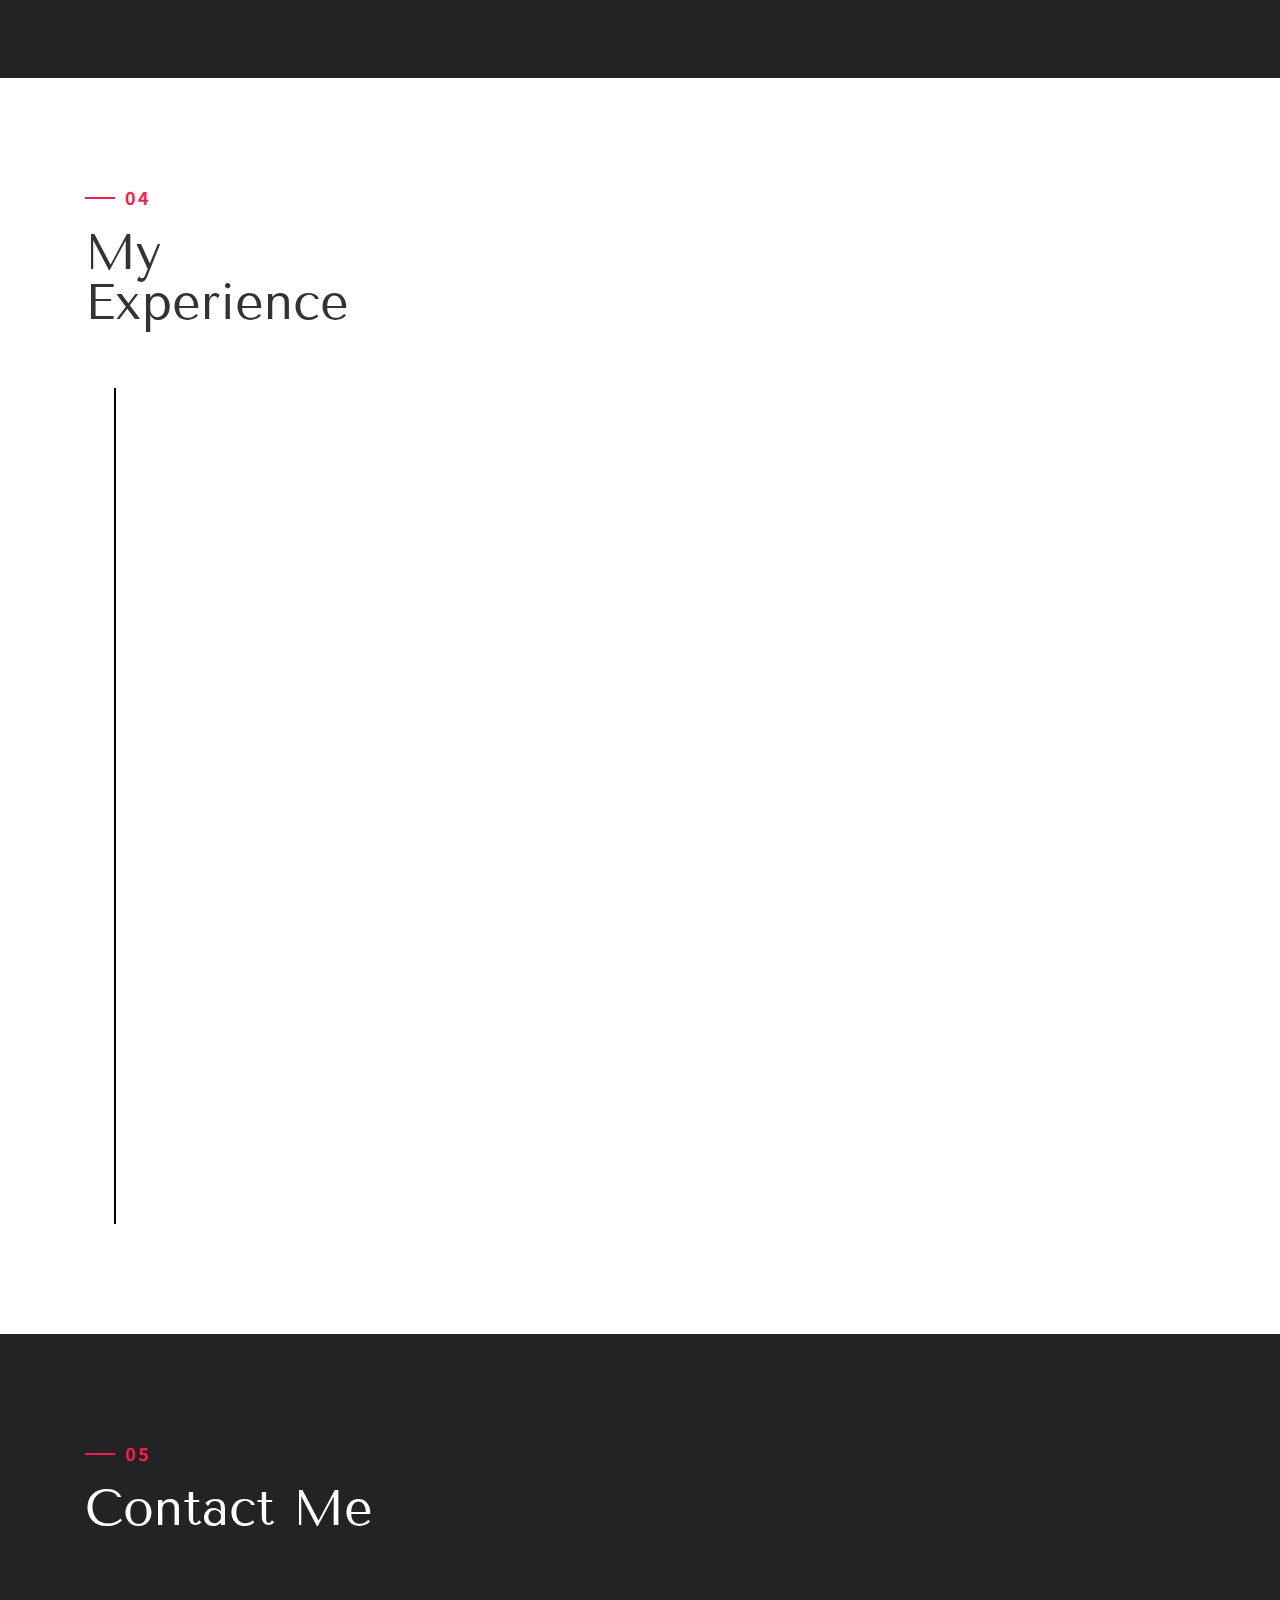
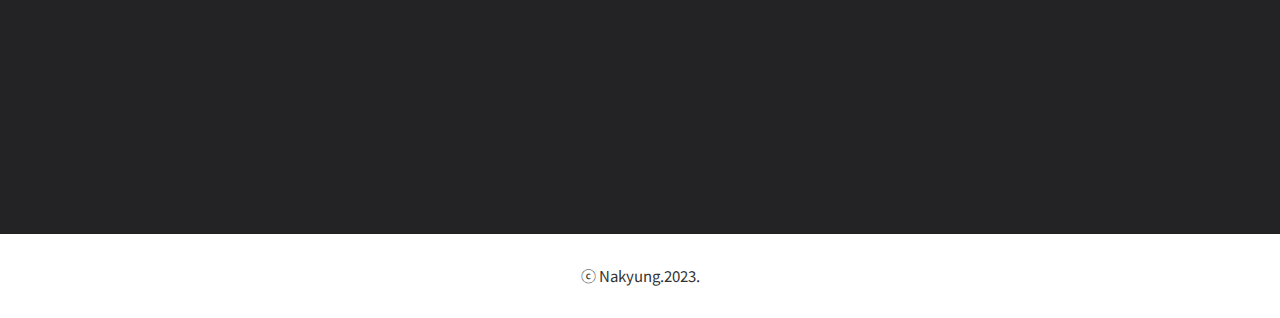
==== commit 5faf0365: "Add files via upload" ====
--- a/index.html
+++ b/index.html
@@ -97,7 +97,7 @@
                     <li>처음 하는 일도 '뭐라도 해보자'라고 생각하고 실행해요. </li>
                     <li>생각대로 안 되더라도 상황을 빠르게 인정하고 지금 할 수 있는 일을 찾아요.</li>
                     <li>다양한 레퍼런스를 찾아보고 피드백을 수용하며 더 나은 방향으로 나아가려 노력해요.</li>
-                    <li>지금에 머무르지 않고 모르는 것은 배워서 체화시킬 수 있도록 꾸준히 공부해요.</li>
+                    <li>지금에 머무르지 않고 모르는 것은 배워서 체화할 수 있도록 꾸준히 공부해요.</li>
                 </ul>
                 <div class="h-50"></div> <img src="" width="230" alt="" />
                 <div class="h-50"></div>
--- a/css/style.css
+++ b/css/style.css
@@ -982,6 +982,10 @@
     .memini .project_btn {
         margin-top: 65px;
     }
+    .about-img-div {
+        margin: 105px auto 0;
+    }
+
 }
 
 @media (max-width: 768px) {
@@ -1045,6 +1049,9 @@
     .about-border {
         display: none;
     }
+    .about-img-div {
+        margin: 55px auto 0;
+    }
 }
 
 @media (max-width: 425px) {
@@ -1061,12 +1068,27 @@
     }
 
     #home p {
-        transform: rotate(0deg);
-        
+        transform: rotate(0deg) translateX(-50%);
+        width: 320px;
         position: absolute;
         top: 80%;
-    }
-
+        left: 50%;
+    }
+
+}
+@media (max-width: 413px){
+    #about .tag2 li{
+        padding-bottom: 9px;
+    }
+    #about .tag li{
+        width: 40%;
+    }
+    #about .tag li:nth-child(3){
+        padding-top: 9px;
+    }
+    #about .tag2{
+        padding-bottom: 68px;
+    }
 }
 
 @media (max-width: 374px) {
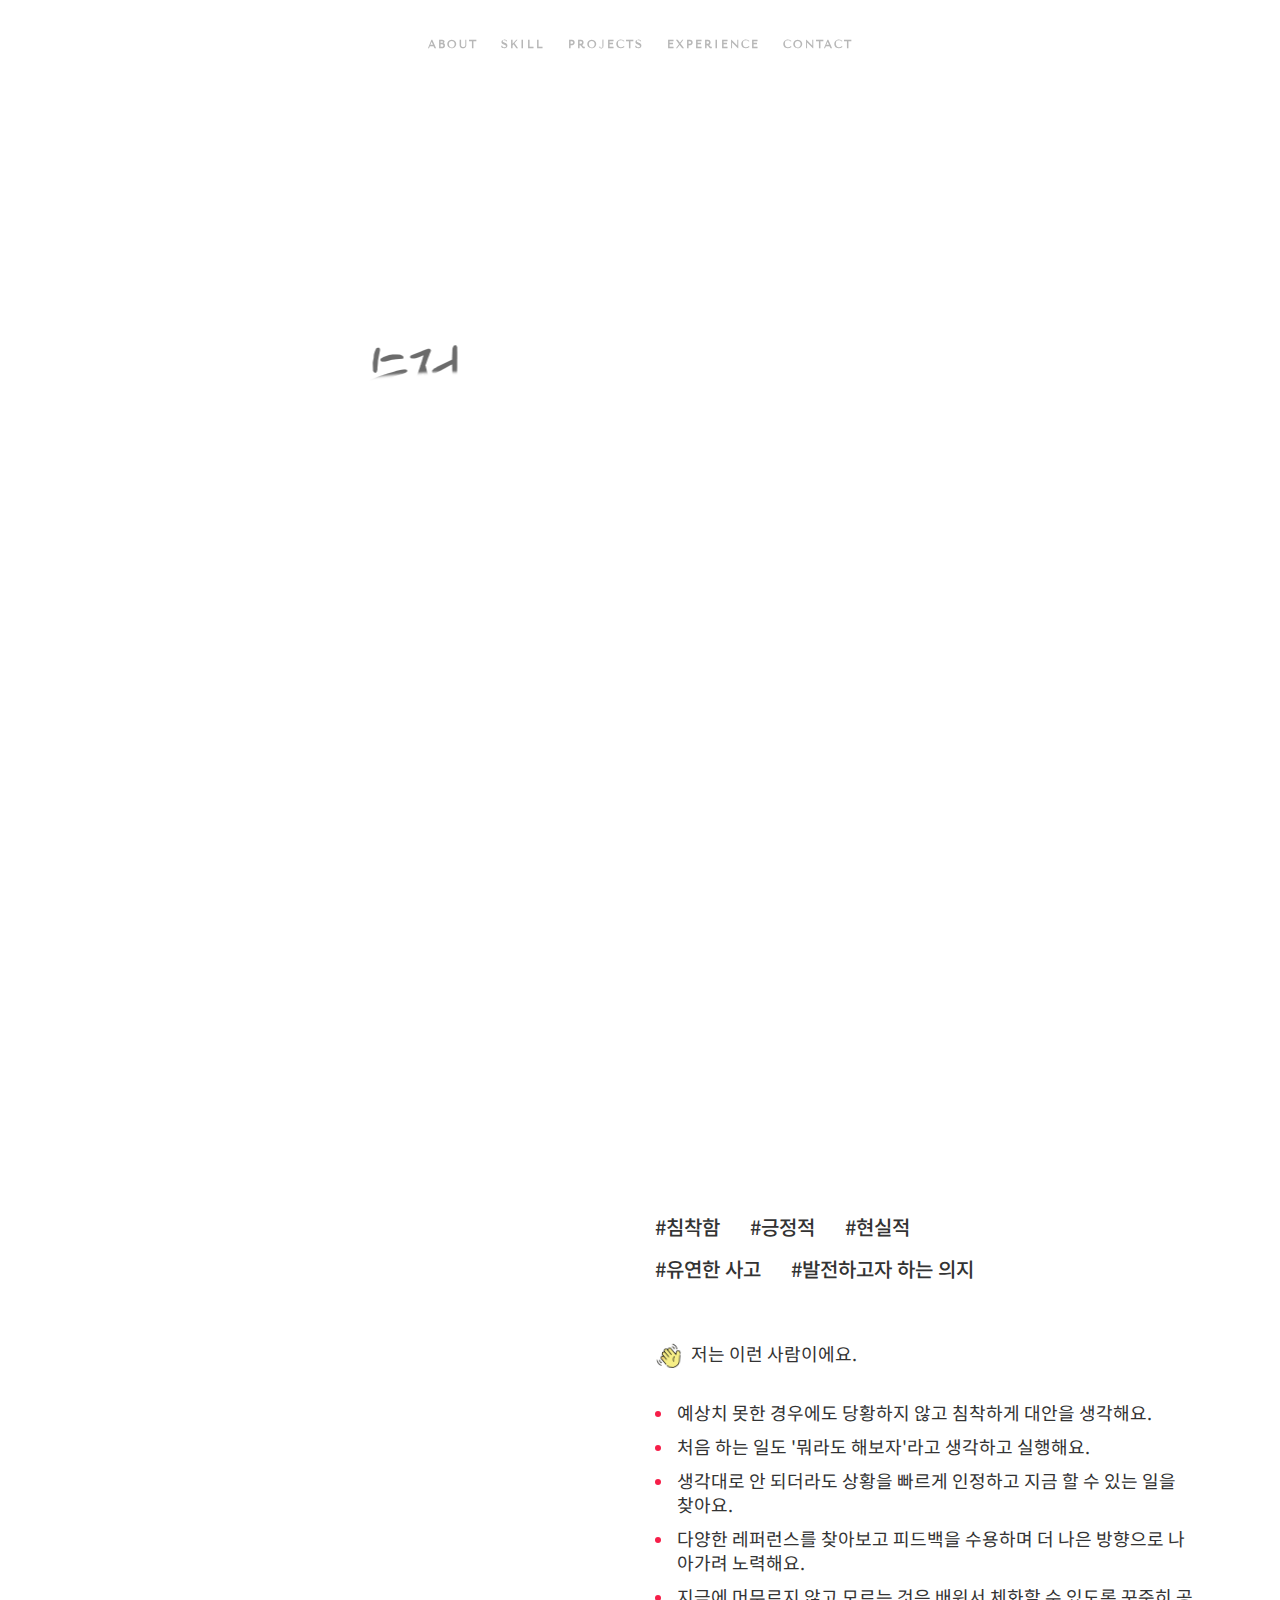
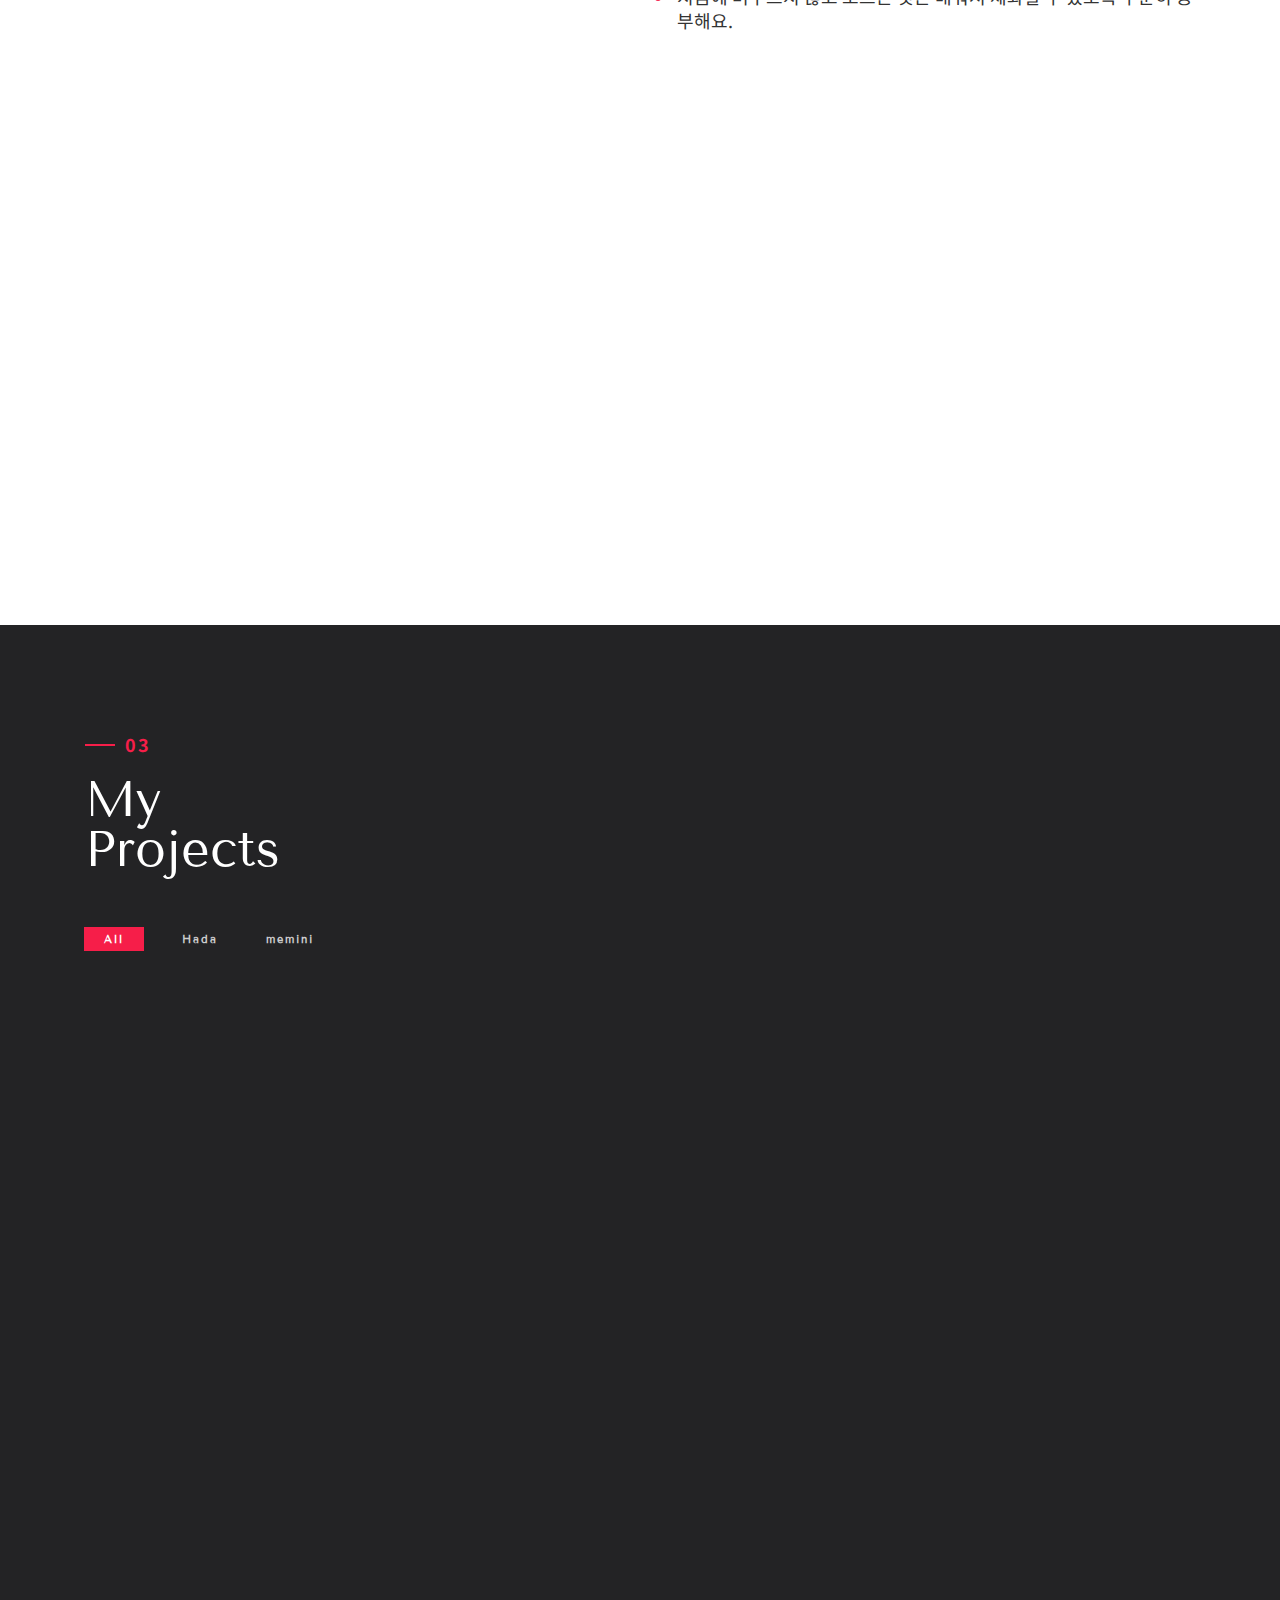
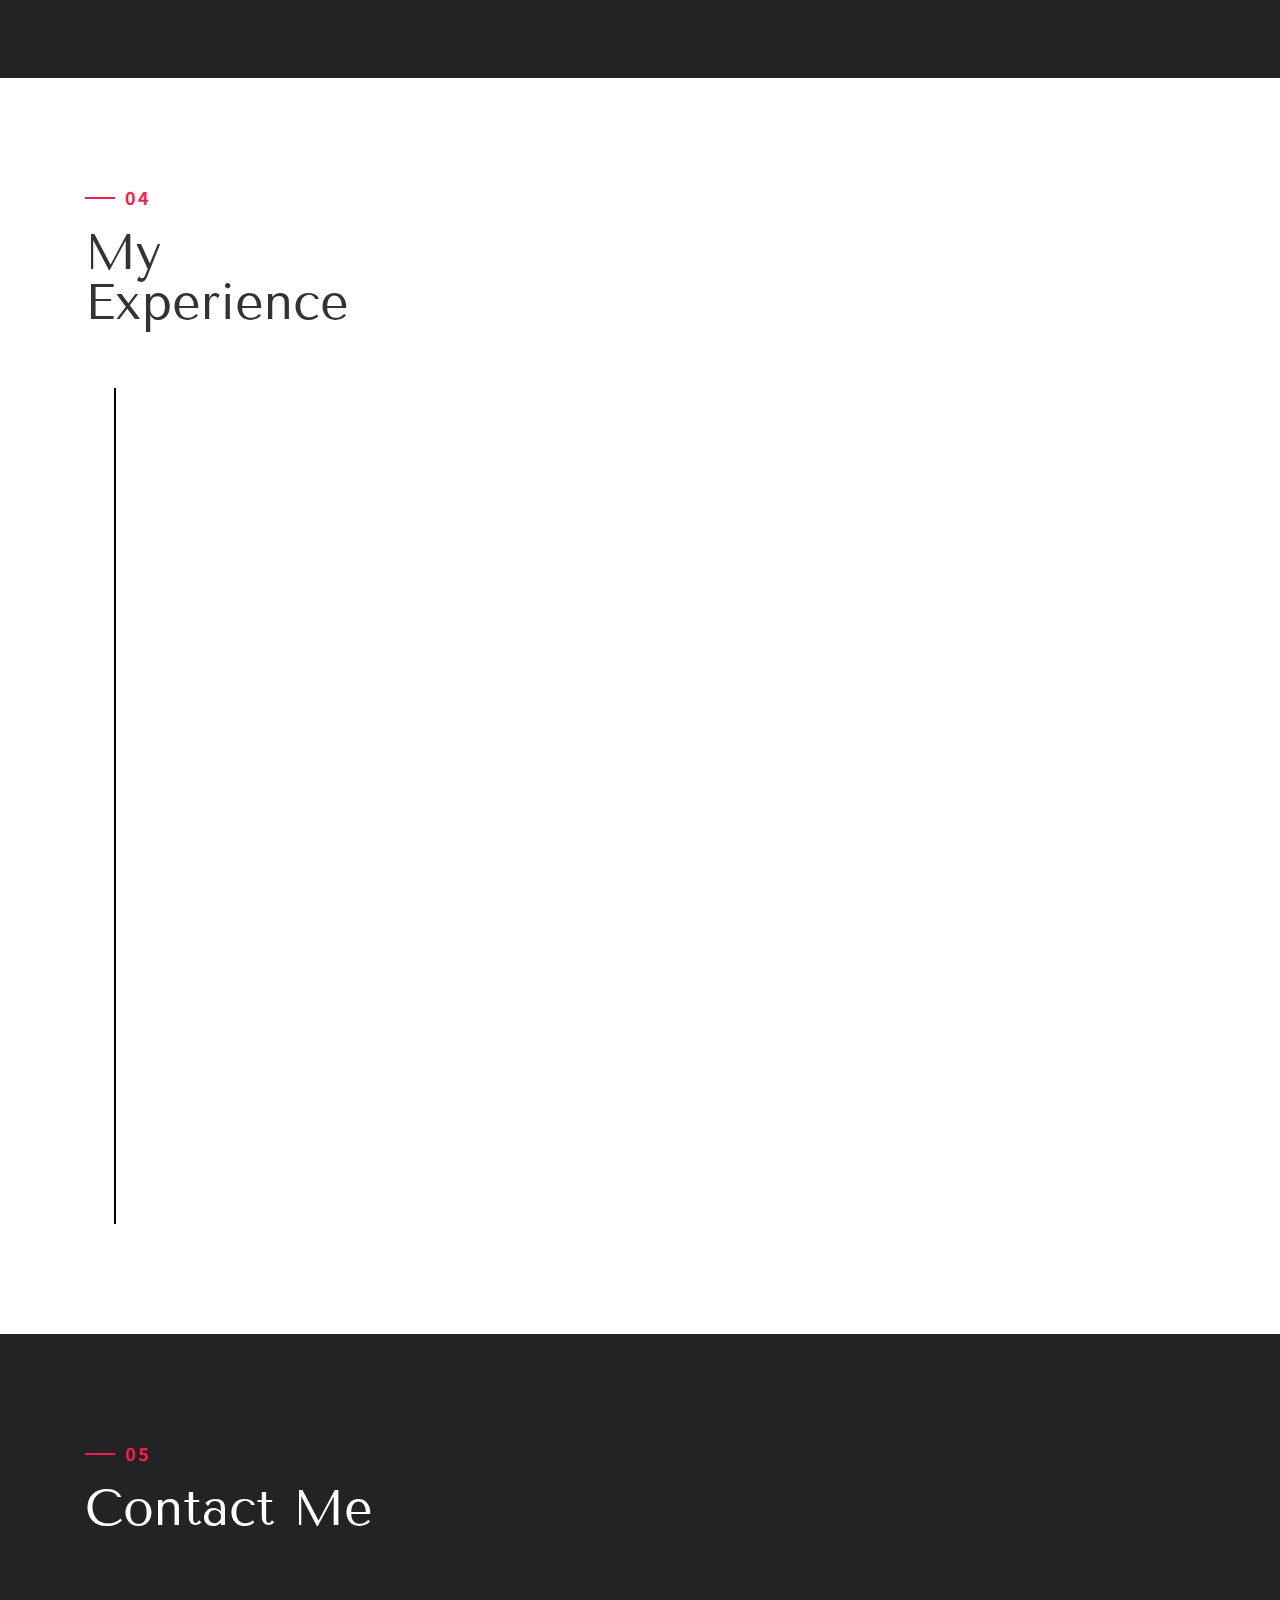
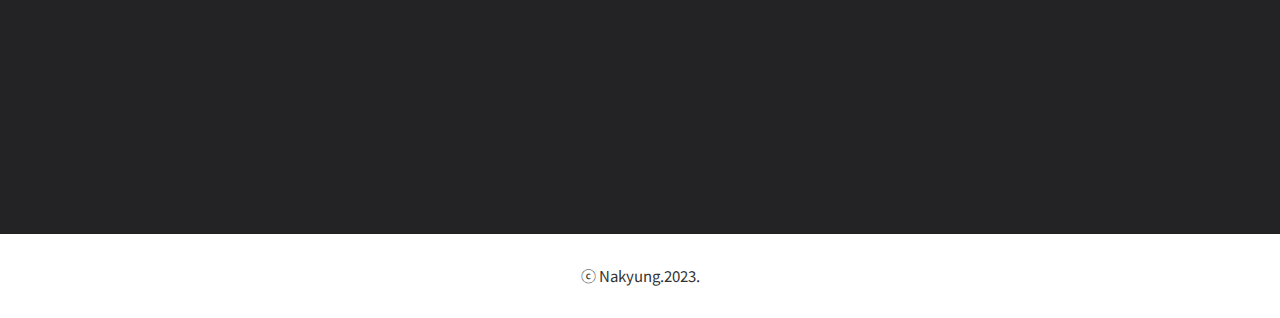
==== commit 29ff4563: "Add files via upload" ====
--- a/index.html
+++ b/index.html
@@ -201,10 +201,10 @@
                                                         로고와 메인 웹 페이지, 굿즈 목업 작업을 진행하였습니다.</p>
 
                                                     <div class="project_btn_box">
-                                                        <a href="./guide/Hada_bi.html" target="_blank"
+                                                        <a href="./guide/Hada_bi.html"
                                                             class="project_btn">BI
                                                             Guide</a>
-                                                        <a href="./Ebook/ebook.html" target="_blank" class="project_btn">BX
+                                                        <a href="./Ebook/ebook.html" class="project_btn">BX
                                                             E-book</a>
                                                         <a href="./guide/Hada_web.html" target="_blank"
                                                             class="project_btn">Web Guide</a>
